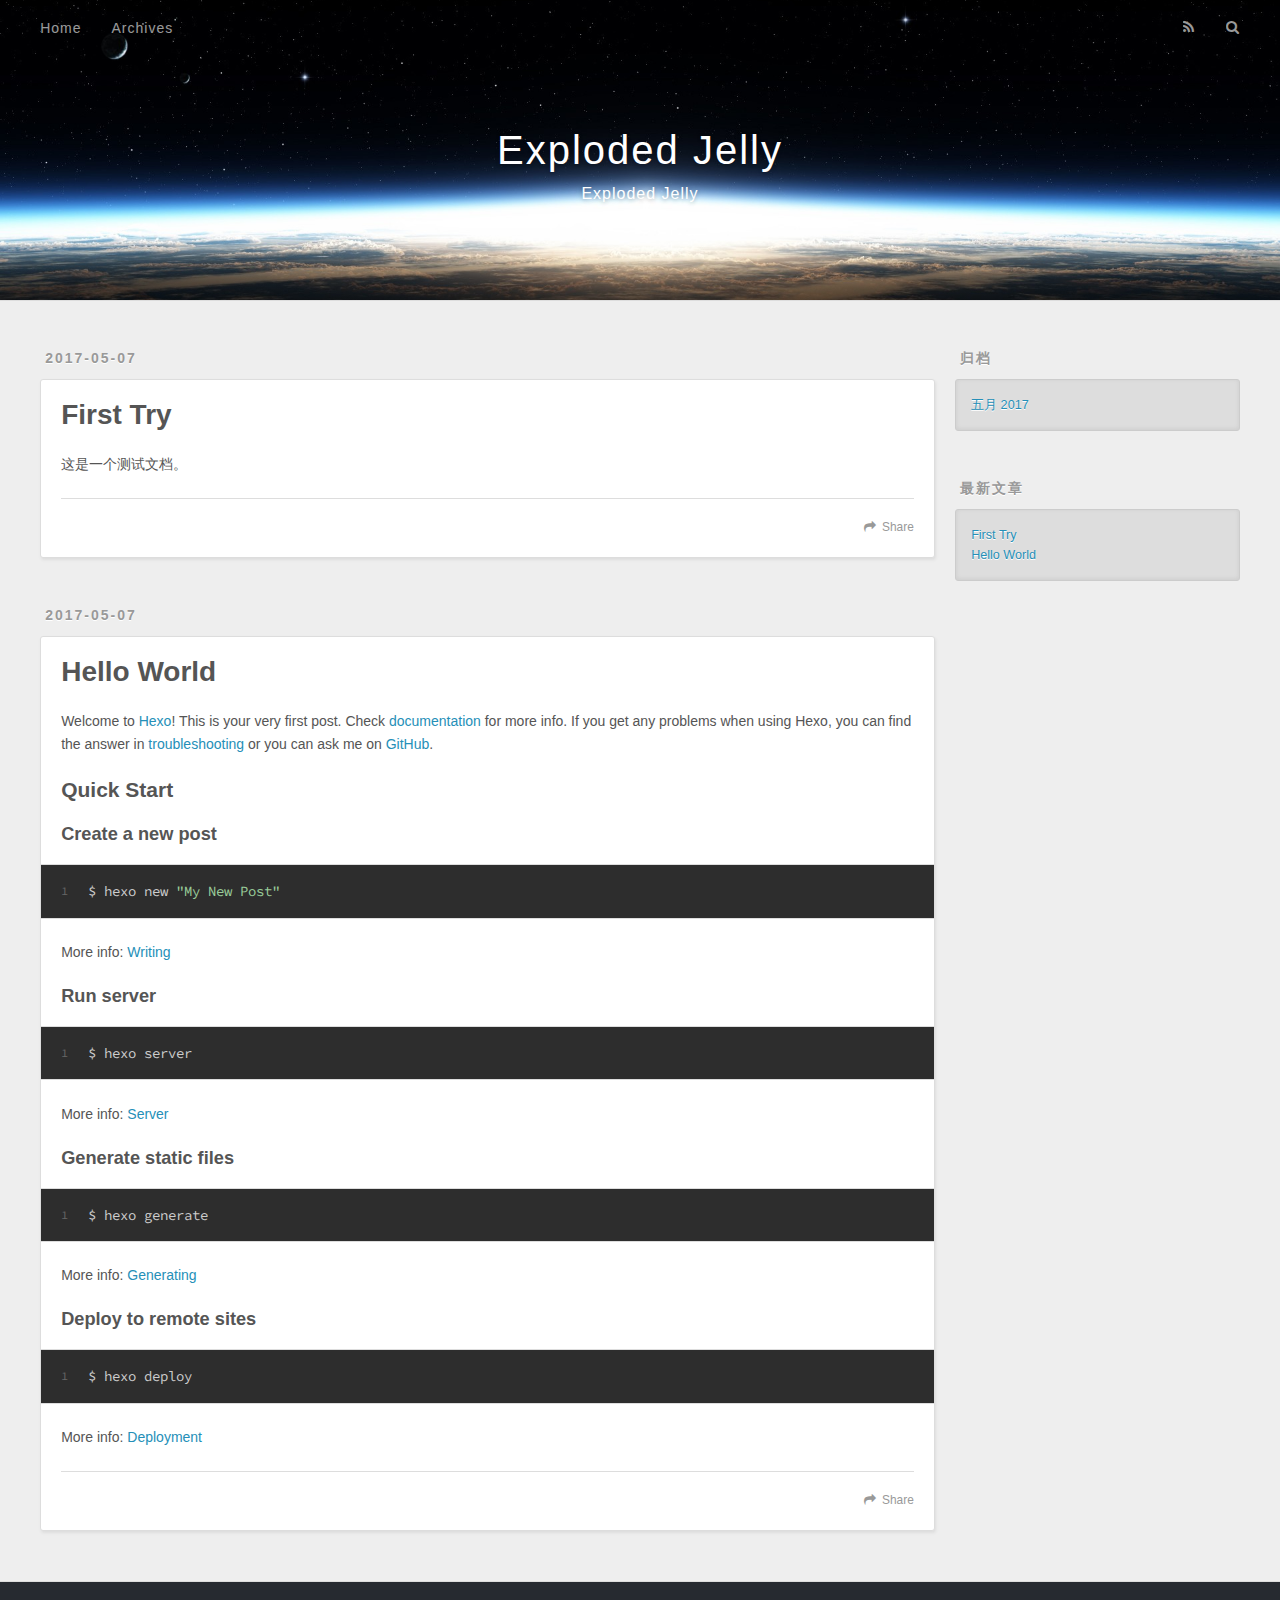
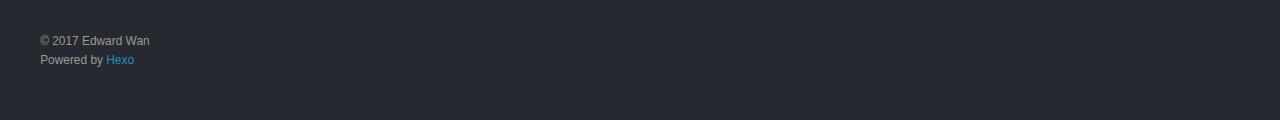
==== index.html @ ea5e20d3 "Site updated: 2017-05-07 16:26:18" ====
<!DOCTYPE html>
<html>
<head>
  <meta charset="utf-8">
  
  <title>Exploded Jelly</title>
  <meta name="viewport" content="width=device-width, initial-scale=1, maximum-scale=1">
  <meta name="description" content="An Android Dev&apos;s Blog">
<meta property="og:type" content="website">
<meta property="og:title" content="Exploded Jelly">
<meta property="og:url" content="explodedjelly.github.io/index.html">
<meta property="og:site_name" content="Exploded Jelly">
<meta property="og:description" content="An Android Dev&apos;s Blog">
<meta name="twitter:card" content="summary">
<meta name="twitter:title" content="Exploded Jelly">
<meta name="twitter:description" content="An Android Dev&apos;s Blog">
  
    <link rel="alternate" href="/atom.xml" title="Exploded Jelly" type="application/atom+xml">
  
  
    <link rel="icon" href="/favicon.png">
  
  
    <link href="//fonts.googleapis.com/css?family=Source+Code+Pro" rel="stylesheet" type="text/css">
  
  <link rel="stylesheet" href="/css/style.css">
  

</head>

<body>
  <div id="container">
    <div id="wrap">
      <header id="header">
  <div id="banner"></div>
  <div id="header-outer" class="outer">
    <div id="header-title" class="inner">
      <h1 id="logo-wrap">
        <a href="/" id="logo">Exploded Jelly</a>
      </h1>
      
        <h2 id="subtitle-wrap">
          <a href="/" id="subtitle">Exploded Jelly</a>
        </h2>
      
    </div>
    <div id="header-inner" class="inner">
      <nav id="main-nav">
        <a id="main-nav-toggle" class="nav-icon"></a>
        
          <a class="main-nav-link" href="/">Home</a>
        
          <a class="main-nav-link" href="/archives">Archives</a>
        
      </nav>
      <nav id="sub-nav">
        
          <a id="nav-rss-link" class="nav-icon" href="/atom.xml" title="RSS Feed"></a>
        
        <a id="nav-search-btn" class="nav-icon" title="搜索"></a>
      </nav>
      <div id="search-form-wrap">
        <form action="//google.com/search" method="get" accept-charset="UTF-8" class="search-form"><input type="search" name="q" class="search-form-input" placeholder="Search"><button type="submit" class="search-form-submit">&#xF002;</button><input type="hidden" name="sitesearch" value="explodedjelly.github.io"></form>
      </div>
    </div>
  </div>
</header>
      <div class="outer">
        <section id="main">
  
    <article id="post-First-Try" class="article article-type-post" itemscope itemprop="blogPost">
  <div class="article-meta">
    <a href="/2017/05/07/First-Try/" class="article-date">
  <time datetime="2017-05-07T08:24:39.000Z" itemprop="datePublished">2017-05-07</time>
</a>
    
  </div>
  <div class="article-inner">
    
    
      <header class="article-header">
        
  
    <h1 itemprop="name">
      <a class="article-title" href="/2017/05/07/First-Try/">First Try</a>
    </h1>
  

      </header>
    
    <div class="article-entry" itemprop="articleBody">
      
        <p>这是一个测试文档。</p>

      
    </div>
    <footer class="article-footer">
      <a data-url="explodedjelly.github.io/2017/05/07/First-Try/" data-id="cj2efnviy0000e62wx287f71b" class="article-share-link">Share</a>
      
      
    </footer>
  </div>
  
</article>


  
    <article id="post-hello-world" class="article article-type-post" itemscope itemprop="blogPost">
  <div class="article-meta">
    <a href="/2017/05/07/hello-world/" class="article-date">
  <time datetime="2017-05-07T07:55:53.781Z" itemprop="datePublished">2017-05-07</time>
</a>
    
  </div>
  <div class="article-inner">
    
    
      <header class="article-header">
        
  
    <h1 itemprop="name">
      <a class="article-title" href="/2017/05/07/hello-world/">Hello World</a>
    </h1>
  

      </header>
    
    <div class="article-entry" itemprop="articleBody">
      
        <p>Welcome to <a href="https://hexo.io/" target="_blank" rel="external">Hexo</a>! This is your very first post. Check <a href="https://hexo.io/docs/" target="_blank" rel="external">documentation</a> for more info. If you get any problems when using Hexo, you can find the answer in <a href="https://hexo.io/docs/troubleshooting.html" target="_blank" rel="external">troubleshooting</a> or you can ask me on <a href="https://github.com/hexojs/hexo/issues" target="_blank" rel="external">GitHub</a>.</p>
<h2 id="Quick-Start"><a href="#Quick-Start" class="headerlink" title="Quick Start"></a>Quick Start</h2><h3 id="Create-a-new-post"><a href="#Create-a-new-post" class="headerlink" title="Create a new post"></a>Create a new post</h3><figure class="highlight bash"><table><tr><td class="gutter"><pre><div class="line">1</div></pre></td><td class="code"><pre><div class="line">$ hexo new <span class="string">"My New Post"</span></div></pre></td></tr></table></figure>
<p>More info: <a href="https://hexo.io/docs/writing.html" target="_blank" rel="external">Writing</a></p>
<h3 id="Run-server"><a href="#Run-server" class="headerlink" title="Run server"></a>Run server</h3><figure class="highlight bash"><table><tr><td class="gutter"><pre><div class="line">1</div></pre></td><td class="code"><pre><div class="line">$ hexo server</div></pre></td></tr></table></figure>
<p>More info: <a href="https://hexo.io/docs/server.html" target="_blank" rel="external">Server</a></p>
<h3 id="Generate-static-files"><a href="#Generate-static-files" class="headerlink" title="Generate static files"></a>Generate static files</h3><figure class="highlight bash"><table><tr><td class="gutter"><pre><div class="line">1</div></pre></td><td class="code"><pre><div class="line">$ hexo generate</div></pre></td></tr></table></figure>
<p>More info: <a href="https://hexo.io/docs/generating.html" target="_blank" rel="external">Generating</a></p>
<h3 id="Deploy-to-remote-sites"><a href="#Deploy-to-remote-sites" class="headerlink" title="Deploy to remote sites"></a>Deploy to remote sites</h3><figure class="highlight bash"><table><tr><td class="gutter"><pre><div class="line">1</div></pre></td><td class="code"><pre><div class="line">$ hexo deploy</div></pre></td></tr></table></figure>
<p>More info: <a href="https://hexo.io/docs/deployment.html" target="_blank" rel="external">Deployment</a></p>

      
    </div>
    <footer class="article-footer">
      <a data-url="explodedjelly.github.io/2017/05/07/hello-world/" data-id="cj2efnvj30001e62wwirlk7ap" class="article-share-link">Share</a>
      
      
    </footer>
  </div>
  
</article>


  

</section>
        
          <aside id="sidebar">
  
    

  
    

  
    
  
    
  <div class="widget-wrap">
    <h3 class="widget-title">归档</h3>
    <div class="widget">
      <ul class="archive-list"><li class="archive-list-item"><a class="archive-list-link" href="/archives/2017/05/">五月 2017</a></li></ul>
    </div>
  </div>


  
    
  <div class="widget-wrap">
    <h3 class="widget-title">最新文章</h3>
    <div class="widget">
      <ul>
        
          <li>
            <a href="/2017/05/07/First-Try/">First Try</a>
          </li>
        
          <li>
            <a href="/2017/05/07/hello-world/">Hello World</a>
          </li>
        
      </ul>
    </div>
  </div>

  
</aside>
        
      </div>
      <footer id="footer">
  
  <div class="outer">
    <div id="footer-info" class="inner">
      &copy; 2017 Edward Wan<br>
      Powered by <a href="http://hexo.io/" target="_blank">Hexo</a>
    </div>
  </div>
</footer>
    </div>
    <nav id="mobile-nav">
  
    <a href="/" class="mobile-nav-link">Home</a>
  
    <a href="/archives" class="mobile-nav-link">Archives</a>
  
</nav>
    

<script src="//ajax.googleapis.com/ajax/libs/jquery/2.0.3/jquery.min.js"></script>


  <link rel="stylesheet" href="/fancybox/jquery.fancybox.css">
  <script src="/fancybox/jquery.fancybox.pack.js"></script>


<script src="/js/script.js"></script>

  </div>
</body>
</html>
---- css/style.css ----
body {
  width: 100%;
}
body:before,
body:after {
  content: "";
  display: table;
}
body:after {
  clear: both;
}
html,
body,
div,
span,
applet,
object,
iframe,
h1,
h2,
h3,
h4,
h5,
h6,
p,
blockquote,
pre,
a,
abbr,
acronym,
address,
big,
cite,
code,
del,
dfn,
em,
img,
ins,
kbd,
q,
s,
samp,
small,
strike,
strong,
sub,
sup,
tt,
var,
dl,
dt,
dd,
ol,
ul,
li,
fieldset,
form,
label,
legend,
table,
caption,
tbody,
tfoot,
thead,
tr,
th,
td {
  margin: 0;
  padding: 0;
  border: 0;
  outline: 0;
  font-weight: inherit;
  font-style: inherit;
  font-family: inherit;
  font-size: 100%;
  vertical-align: baseline;
}
body {
  line-height: 1;
  color: #000;
  background: #fff;
}
ol,
ul {
  list-style: none;
}
table {
  border-collapse: separate;
  border-spacing: 0;
  vertical-align: middle;
}
caption,
th,
td {
  text-align: left;
  font-weight: normal;
  vertical-align: middle;
}
a img {
  border: none;
}
input,
button {
  margin: 0;
  padding: 0;
}
input::-moz-focus-inner,
button::-moz-focus-inner {
  border: 0;
  padding: 0;
}
@font-face {
  font-family: FontAwesome;
  font-style: normal;
  font-weight: normal;
  src: url("fonts/fontawesome-webfont.eot?v=#4.0.3");
  src: url("fonts/fontawesome-webfont.eot?#iefix&v=#4.0.3") format("embedded-opentype"), url("fonts/fontawesome-webfont.woff?v=#4.0.3") format("woff"), url("fonts/fontawesome-webfont.ttf?v=#4.0.3") format("truetype"), url("fonts/fontawesome-webfont.svg#fontawesomeregular?v=#4.0.3") format("svg");
}
html,
body,
#container {
  height: 100%;
}
body {
  background: #eee;
  font: 14px "Helvetica Neue", Helvetica, Arial, sans-serif;
  -webkit-text-size-adjust: 100%;
}
.outer {
  max-width: 1220px;
  margin: 0 auto;
  padding: 0 20px;
}
.outer:before,
.outer:after {
  content: "";
  display: table;
}
.outer:after {
  clear: both;
}
.inner {
  display: inline;
  float: left;
  width: 98.33333333333333%;
  margin: 0 0.833333333333333%;
}
.left,
.alignleft {
  float: left;
}
.right,
.alignright {
  float: right;
}
.clear {
  clear: both;
}
#container {
  position: relative;
}
.mobile-nav-on {
  overflow: hidden;
}
#wrap {
  height: 100%;
  width: 100%;
  position: absolute;
  top: 0;
  left: 0;
  -webkit-transition: 0.2s ease-out;
  -moz-transition: 0.2s ease-out;
  -ms-transition: 0.2s ease-out;
  transition: 0.2s ease-out;
  z-index: 1;
  background: #eee;
}
.mobile-nav-on #wrap {
  left: 280px;
}
@media screen and (min-width: 768px) {
  #main {
    display: inline;
    float: left;
    width: 73.33333333333333%;
    margin: 0 0.833333333333333%;
  }
}
.article-date,
.article-category-link,
.archive-year,
.widget-title {
  text-decoration: none;
  text-transform: uppercase;
  letter-spacing: 2px;
  color: #999;
  margin-bottom: 1em;
  margin-left: 5px;
  line-height: 1em;
  text-shadow: 0 1px #fff;
  font-weight: bold;
}
.article-inner,
.archive-article-inner {
  background: #fff;
  -webkit-box-shadow: 1px 2px 3px #ddd;
  box-shadow: 1px 2px 3px #ddd;
  border: 1px solid #ddd;
  border-radius: 3px;
}
.article-entry h1,
.widget h1 {
  font-size: 2em;
}
.article-entry h2,
.widget h2 {
  font-size: 1.5em;
}
.article-entry h3,
.widget h3 {
  font-size: 1.3em;
}
.article-entry h4,
.widget h4 {
  font-size: 1.2em;
}
.article-entry h5,
.widget h5 {
  font-size: 1em;
}
.article-entry h6,
.widget h6 {
  font-size: 1em;
  color: #999;
}
.article-entry hr,
.widget hr {
  border: 1px dashed #ddd;
}
.article-entry strong,
.widget strong {
  font-weight: bold;
}
.article-entry em,
.widget em,
.article-entry cite,
.widget cite {
  font-style: italic;
}
.article-entry sup,
.widget sup,
.article-entry sub,
.widget sub {
  font-size: 0.75em;
  line-height: 0;
  position: relative;
  vertical-align: baseline;
}
.article-entry sup,
.widget sup {
  top: -0.5em;
}
.article-entry sub,
.widget sub {
  bottom: -0.2em;
}
.article-entry small,
.widget small {
  font-size: 0.85em;
}
.article-entry acronym,
.widget acronym,
.article-entry abbr,
.widget abbr {
  border-bottom: 1px dotted;
}
.article-entry ul,
.widget ul,
.article-entry ol,
.widget ol,
.article-entry dl,
.widget dl {
  margin: 0 20px;
  line-height: 1.6em;
}
.article-entry ul ul,
.widget ul ul,
.article-entry ol ul,
.widget ol ul,
.article-entry ul ol,
.widget ul ol,
.article-entry ol ol,
.widget ol ol {
  margin-top: 0;
  margin-bottom: 0;
}
.article-entry ul,
.widget ul {
  list-style: disc;
}
.article-entry ol,
.widget ol {
  list-style: decimal;
}
.article-entry dt,
.widget dt {
  font-weight: bold;
}
#header {
  height: 300px;
  position: relative;
  border-bottom: 1px solid #ddd;
}
#header:before,
#header:after {
  content: "";
  position: absolute;
  left: 0;
  right: 0;
  height: 40px;
}
#header:before {
  top: 0;
  background: -webkit-linear-gradient(rgba(0,0,0,0.2), transparent);
  background: -moz-linear-gradient(rgba(0,0,0,0.2), transparent);
  background: -ms-linear-gradient(rgba(0,0,0,0.2), transparent);
  background: linear-gradient(rgba(0,0,0,0.2), transparent);
}
#header:after {
  bottom: 0;
  background: -webkit-linear-gradient(transparent, rgba(0,0,0,0.2));
  background: -moz-linear-gradient(transparent, rgba(0,0,0,0.2));
  background: -ms-linear-gradient(transparent, rgba(0,0,0,0.2));
  background: linear-gradient(transparent, rgba(0,0,0,0.2));
}
#header-outer {
  height: 100%;
  position: relative;
}
#header-inner {
  position: relative;
  overflow: hidden;
}
#banner {
  position: absolute;
  top: 0;
  left: 0;
  width: 100%;
  height: 100%;
  background: url("images/banner.jpg") center #000;
  -webkit-background-size: cover;
  -moz-background-size: cover;
  background-size: cover;
  z-index: -1;
}
#header-title {
  text-align: center;
  height: 40px;
  position: absolute;
  top: 50%;
  left: 0;
  margin-top: -20px;
}
#logo,
#subtitle {
  text-decoration: none;
  color: #fff;
  font-weight: 300;
  text-shadow: 0 1px 4px rgba(0,0,0,0.3);
}
#logo {
  font-size: 40px;
  line-height: 40px;
  letter-spacing: 2px;
}
#subtitle {
  font-size: 16px;
  line-height: 16px;
  letter-spacing: 1px;
}
#subtitle-wrap {
  margin-top: 16px;
}
#main-nav {
  float: left;
  margin-left: -15px;
}
.nav-icon,
.main-nav-link {
  float: left;
  color: #fff;
  opacity: 0.6;
  text-decoration: none;
  text-shadow: 0 1px rgba(0,0,0,0.2);
  -webkit-transition: opacity 0.2s;
  -moz-transition: opacity 0.2s;
  -ms-transition: opacity 0.2s;
  transition: opacity 0.2s;
  display: block;
  padding: 20px 15px;
}
.nav-icon:hover,
.main-nav-link:hover {
  opacity: 1;
}
.nav-icon {
  font-family: FontAwesome;
  text-align: center;
  font-size: 14px;
  width: 14px;
  height: 14px;
  padding: 20px 15px;
  position: relative;
  cursor: pointer;
}
.main-nav-link {
  font-weight: 300;
  letter-spacing: 1px;
}
@media screen and (max-width: 479px) {
  .main-nav-link {
    display: none;
  }
}
#main-nav-toggle {
  display: none;
}
#main-nav-toggle:before {
  content: "\f0c9";
}
@media screen and (max-width: 479px) {
  #main-nav-toggle {
    display: block;
  }
}
#sub-nav {
  float: right;
  margin-right: -15px;
}
#nav-rss-link:before {
  content: "\f09e";
}
#nav-search-btn:before {
  content: "\f002";
}
#search-form-wrap {
  position: absolute;
  top: 15px;
  width: 150px;
  height: 30px;
  right: -150px;
  opacity: 0;
  -webkit-transition: 0.2s ease-out;
  -moz-transition: 0.2s ease-out;
  -ms-transition: 0.2s ease-out;
  transition: 0.2s ease-out;
}
#search-form-wrap.on {
  opacity: 1;
  right: 0;
}
@media screen and (max-width: 479px) {
  #search-form-wrap {
    width: 100%;
    right: -100%;
  }
}
.search-form {
  position: absolute;
  top: 0;
  left: 0;
  right: 0;
  background: #fff;
  padding: 5px 15px;
  border-radius: 15px;
  -webkit-box-shadow: 0 0 10px rgba(0,0,0,0.3);
  box-shadow: 0 0 10px rgba(0,0,0,0.3);
}
.search-form-input {
  border: none;
  background: none;
  color: #555;
  width: 100%;
  font: 13px "Helvetica Neue", Helvetica, Arial, sans-serif;
  outline: none;
}
.search-form-input::-webkit-search-results-decoration,
.search-form-input::-webkit-search-cancel-button {
  -webkit-appearance: none;
}
.search-form-submit {
  position: absolute;
  top: 50%;
  right: 10px;
  margin-top: -7px;
  font: 13px FontAwesome;
  border: none;
  background: none;
  color: #bbb;
  cursor: pointer;
}
.search-form-submit:hover,
.search-form-submit:focus {
  color: #777;
}
.article {
  margin: 50px 0;
}
.article-inner {
  overflow: hidden;
}
.article-meta:before,
.article-meta:after {
  content: "";
  display: table;
}
.article-meta:after {
  clear: both;
}
.article-date {
  float: left;
}
.article-category {
  float: left;
  line-height: 1em;
  color: #ccc;
  text-shadow: 0 1px #fff;
  margin-left: 8px;
}
.article-category:before {
  content: "\2022";
}
.article-category-link {
  margin: 0 12px 1em;
}
.article-header {
  padding: 20px 20px 0;
}
.article-title {
  text-decoration: none;
  font-size: 2em;
  font-weight: bold;
  color: #555;
  line-height: 1.1em;
  -webkit-transition: color 0.2s;
  -moz-transition: color 0.2s;
  -ms-transition: color 0.2s;
  transition: color 0.2s;
}
a.article-title:hover {
  color: #258fb8;
}
.article-entry {
  color: #555;
  padding: 0 20px;
}
.article-entry:before,
.article-entry:after {
  content: "";
  display: table;
}
.article-entry:after {
  clear: both;
}
.article-entry p,
.article-entry table {
  line-height: 1.6em;
  margin: 1.6em 0;
}
.article-entry h1,
.article-entry h2,
.article-entry h3,
.article-entry h4,
.article-entry h5,
.article-entry h6 {
  font-weight: bold;
}
.article-entry h1,
.article-entry h2,
.article-entry h3,
.article-entry h4,
.article-entry h5,
.article-entry h6 {
  line-height: 1.1em;
  margin: 1.1em 0;
}
.article-entry a {
  color: #258fb8;
  text-decoration: none;
}
.article-entry a:hover {
  text-decoration: underline;
}
.article-entry ul,
.article-entry ol,
.article-entry dl {
  margin-top: 1.6em;
  margin-bottom: 1.6em;
}
.article-entry img,
.article-entry video {
  max-width: 100%;
  height: auto;
  display: block;
  margin: auto;
}
.article-entry iframe {
  border: none;
}
.article-entry table {
  width: 100%;
  border-collapse: collapse;
  border-spacing: 0;
}
.article-entry th {
  font-weight: bold;
  border-bottom: 3px solid #ddd;
  padding-bottom: 0.5em;
}
.article-entry td {
  border-bottom: 1px solid #ddd;
  padding: 10px 0;
}
.article-entry blockquote {
  font-family: Georgia, "Times New Roman", serif;
  font-size: 1.4em;
  margin: 1.6em 20px;
  text-align: center;
}
.article-entry blockquote footer {
  font-size: 14px;
  margin: 1.6em 0;
  font-family: "Helvetica Neue", Helvetica, Arial, sans-serif;
}
.article-entry blockquote footer cite:before {
  content: "—";
  padding: 0 0.5em;
}
.article-entry .pullquote {
  text-align: left;
  width: 45%;
  margin: 0;
}
.article-entry .pullquote.left {
  margin-left: 0.5em;
  margin-right: 1em;
}
.article-entry .pullquote.right {
  margin-right: 0.5em;
  margin-left: 1em;
}
.article-entry .caption {
  color: #999;
  display: block;
  font-size: 0.9em;
  margin-top: 0.5em;
  position: relative;
  text-align: center;
}
.article-entry .video-container {
  position: relative;
  padding-top: 56.25%;
  height: 0;
  overflow: hidden;
}
.article-entry .video-container iframe,
.article-entry .video-container object,
.article-entry .video-container embed {
  position: absolute;
  top: 0;
  left: 0;
  width: 100%;
  height: 100%;
  margin-top: 0;
}
.article-more-link a {
  display: inline-block;
  line-height: 1em;
  padding: 6px 15px;
  border-radius: 15px;
  background: #eee;
  color: #999;
  text-shadow: 0 1px #fff;
  text-decoration: none;
}
.article-more-link a:hover {
  background: #258fb8;
  color: #fff;
  text-decoration: none;
  text-shadow: 0 1px #1e7293;
}
.article-footer {
  font-size: 0.85em;
  line-height: 1.6em;
  border-top: 1px solid #ddd;
  padding-top: 1.6em;
  margin: 0 20px 20px;
}
.article-footer:before,
.article-footer:after {
  content: "";
  display: table;
}
.article-footer:after {
  clear: both;
}
.article-footer a {
  color: #999;
  text-decoration: none;
}
.article-footer a:hover {
  color: #555;
}
.article-tag-list-item {
  float: left;
  margin-right: 10px;
}
.article-tag-list-link:before {
  content: "#";
}
.article-comment-link {
  float: right;
}
.article-comment-link:before {
  content: "\f075";
  font-family: FontAwesome;
  padding-right: 8px;
}
.article-share-link {
  cursor: pointer;
  float: right;
  margin-left: 20px;
}
.article-share-link:before {
  content: "\f064";
  font-family: FontAwesome;
  padding-right: 6px;
}
#article-nav {
  position: relative;
}
#article-nav:before,
#article-nav:after {
  content: "";
  display: table;
}
#article-nav:after {
  clear: both;
}
@media screen and (min-width: 768px) {
  #article-nav {
    margin: 50px 0;
  }
  #article-nav:before {
    width: 8px;
    height: 8px;
    position: absolute;
    top: 50%;
    left: 50%;
    margin-top: -4px;
    margin-left: -4px;
    content: "";
    border-radius: 50%;
    background: #ddd;
    -webkit-box-shadow: 0 1px 2px #fff;
    box-shadow: 0 1px 2px #fff;
  }
}
.article-nav-link-wrap {
  text-decoration: none;
  text-shadow: 0 1px #fff;
  color: #999;
  -webkit-box-sizing: border-box;
  -moz-box-sizing: border-box;
  box-sizing: border-box;
  margin-top: 50px;
  text-align: center;
  display: block;
}
.article-nav-link-wrap:hover {
  color: #555;
}
@media screen and (min-width: 768px) {
  .article-nav-link-wrap {
    width: 50%;
    margin-top: 0;
  }
}
@media screen and (min-width: 768px) {
  #article-nav-newer {
    float: left;
    text-align: right;
    padding-right: 20px;
  }
}
@media screen and (min-width: 768px) {
  #article-nav-older {
    float: right;
    text-align: left;
    padding-left: 20px;
  }
}
.article-nav-caption {
  text-transform: uppercase;
  letter-spacing: 2px;
  color: #ddd;
  line-height: 1em;
  font-weight: bold;
}
#article-nav-newer .article-nav-caption {
  margin-right: -2px;
}
.article-nav-title {
  font-size: 0.85em;
  line-height: 1.6em;
  margin-top: 0.5em;
}
.article-share-box {
  position: absolute;
  display: none;
  background: #fff;
  -webkit-box-shadow: 1px 2px 10px rgba(0,0,0,0.2);
  box-shadow: 1px 2px 10px rgba(0,0,0,0.2);
  border-radius: 3px;
  margin-left: -145px;
  overflow: hidden;
  z-index: 1;
}
.article-share-box.on {
  display: block;
}
.article-share-input {
  width: 100%;
  background: none;
  -webkit-box-sizing: border-box;
  -moz-box-sizing: border-box;
  box-sizing: border-box;
  font: 14px "Helvetica Neue", Helvetica, Arial, sans-serif;
  padding: 0 15px;
  color: #555;
  outline: none;
  border: 1px solid #ddd;
  border-radius: 3px 3px 0 0;
  height: 36px;
  line-height: 36px;
}
.article-share-links {
  background: #eee;
}
.article-share-links:before,
.article-share-links:after {
  content: "";
  display: table;
}
.article-share-links:after {
  clear: both;
}
.article-share-twitter,
.article-share-facebook,
.article-share-pinterest,
.article-share-google {
  width: 50px;
  height: 36px;
  display: block;
  float: left;
  position: relative;
  color: #999;
  text-shadow: 0 1px #fff;
}
.article-share-twitter:before,
.article-share-facebook:before,
.article-share-pinterest:before,
.article-share-google:before {
  font-size: 20px;
  font-family: FontAwesome;
  width: 20px;
  height: 20px;
  position: absolute;
  top: 50%;
  left: 50%;
  margin-top: -10px;
  margin-left: -10px;
  text-align: center;
}
.article-share-twitter:hover,
.article-share-facebook:hover,
.article-share-pinterest:hover,
.article-share-google:hover {
  color: #fff;
}
.article-share-twitter:before {
  content: "\f099";
}
.article-share-twitter:hover {
  background: #00aced;
  text-shadow: 0 1px #008abe;
}
.article-share-facebook:before {
  content: "\f09a";
}
.article-share-facebook:hover {
  background: #3b5998;
  text-shadow: 0 1px #2f477a;
}
.article-share-pinterest:before {
  content: "\f0d2";
}
.article-share-pinterest:hover {
  background: #cb2027;
  text-shadow: 0 1px #a21a1f;
}
.article-share-google:before {
  content: "\f0d5";
}
.article-share-google:hover {
  background: #dd4b39;
  text-shadow: 0 1px #be3221;
}
.article-gallery {
  background: #000;
  position: relative;
}
.article-gallery-photos {
  position: relative;
  overflow: hidden;
}
.article-gallery-img {
  display: none;
  max-width: 100%;
}
.article-gallery-img:first-child {
  display: block;
}
.article-gallery-img.loaded {
  position: absolute;
  display: block;
}
.article-gallery-img img {
  display: block;
  max-width: 100%;
  margin: 0 auto;
}
#comments {
  background: #fff;
  -webkit-box-shadow: 1px 2px 3px #ddd;
  box-shadow: 1px 2px 3px #ddd;
  padding: 20px;
  border: 1px solid #ddd;
  border-radius: 3px;
  margin: 50px 0;
}
#comments a {
  color: #258fb8;
}
.archives-wrap {
  margin: 50px 0;
}
.archives:before,
.archives:after {
  content: "";
  display: table;
}
.archives:after {
  clear: both;
}
.archive-year-wrap {
  margin-bottom: 1em;
}
.archives {
  -webkit-column-gap: 10px;
  -moz-column-gap: 10px;
  column-gap: 10px;
}
@media screen and (min-width: 480px) and (max-width: 767px) {
  .archives {
    -webkit-column-count: 2;
    -moz-column-count: 2;
    column-count: 2;
  }
}
@media screen and (min-width: 768px) {
  .archives {
    -webkit-column-count: 3;
    -moz-column-count: 3;
    column-count: 3;
  }
}
.archive-article {
  -webkit-column-break-inside: avoid;
  page-break-inside: avoid;
  overflow: hidden;
  break-inside: avoid-column;
}
.archive-article-inner {
  padding: 10px;
  margin-bottom: 15px;
}
.archive-article-title {
  text-decoration: none;
  font-weight: bold;
  color: #555;
  -webkit-transition: color 0.2s;
  -moz-transition: color 0.2s;
  -ms-transition: color 0.2s;
  transition: color 0.2s;
  line-height: 1.6em;
}
.archive-article-title:hover {
  color: #258fb8;
}
.archive-article-footer {
  margin-top: 1em;
}
.archive-article-date {
  color: #999;
  text-decoration: none;
  font-size: 0.85em;
  line-height: 1em;
  margin-bottom: 0.5em;
  display: block;
}
#page-nav {
  margin: 50px auto;
  background: #fff;
  -webkit-box-shadow: 1px 2px 3px #ddd;
  box-shadow: 1px 2px 3px #ddd;
  border: 1px solid #ddd;
  border-radius: 3px;
  text-align: center;
  color: #999;
  overflow: hidden;
}
#page-nav:before,
#page-nav:after {
  content: "";
  display: table;
}
#page-nav:after {
  clear: both;
}
#page-nav a,
#page-nav span {
  padding: 10px 20px;
  line-height: 1;
  height: 2ex;
}
#page-nav a {
  color: #999;
  text-decoration: none;
}
#page-nav a:hover {
  background: #999;
  color: #fff;
}
#page-nav .prev {
  float: left;
}
#page-nav .next {
  float: right;
}
#page-nav .page-number {
  display: inline-block;
}
@media screen and (max-width: 479px) {
  #page-nav .page-number {
    display: none;
  }
}
#page-nav .current {
  color: #555;
  font-weight: bold;
}
#page-nav .space {
  color: #ddd;
}
#footer {
  background: #262a30;
  padding: 50px 0;
  border-top: 1px solid #ddd;
  color: #999;
}
#footer a {
  color: #258fb8;
  text-decoration: none;
}
#footer a:hover {
  text-decoration: underline;
}
#footer-info {
  line-height: 1.6em;
  font-size: 0.85em;
}
.article-entry pre,
.article-entry .highlight {
  background: #2d2d2d;
  margin: 0 -20px;
  padding: 15px 20px;
  border-style: solid;
  border-color: #ddd;
  border-width: 1px 0;
  overflow: auto;
  color: #ccc;
  line-height: 22.400000000000002px;
}
.article-entry .highlight .gutter pre,
.article-entry .gist .gist-file .gist-data .line-numbers {
  color: #666;
  font-size: 0.85em;
}
.article-entry pre,
.article-entry code {
  font-family: "Source Code Pro", Consolas, Monaco, Menlo, Consolas, monospace;
}
.article-entry code {
  background: #eee;
  text-shadow: 0 1px #fff;
  padding: 0 0.3em;
}
.article-entry pre code {
  background: none;
  text-shadow: none;
  padding: 0;
}
.article-entry .highlight pre {
  border: none;
  margin: 0;
  padding: 0;
}
.article-entry .highlight table {
  margin: 0;
  width: auto;
}
.article-entry .highlight td {
  border: none;
  padding: 0;
}
.article-entry .highlight figcaption {
  font-size: 0.85em;
  color: #999;
  line-height: 1em;
  margin-bottom: 1em;
}
.article-entry .highlight figcaption:before,
.article-entry .highlight figcaption:after {
  content: "";
  display: table;
}
.article-entry .highlight figcaption:after {
  clear: both;
}
.article-entry .highlight figcaption a {
  float: right;
}
.article-entry .highlight .gutter pre {
  text-align: right;
  padding-right: 20px;
}
.article-entry .highlight .line {
  height: 22.400000000000002px;
}
.article-entry .highlight .line.marked {
  background: #515151;
}
.article-entry .gist {
  margin: 0 -20px;
  border-style: solid;
  border-color: #ddd;
  border-width: 1px 0;
  background: #2d2d2d;
  padding: 15px 20px 15px 0;
}
.article-entry .gist .gist-file {
  border: none;
  font-family: "Source Code Pro", Consolas, Monaco, Menlo, Consolas, monospace;
  margin: 0;
}
.article-entry .gist .gist-file .gist-data {
  background: none;
  border: none;
}
.article-entry .gist .gist-file .gist-data .line-numbers {
  background: none;
  border: none;
  padding: 0 20px 0 0;
}
.article-entry .gist .gist-file .gist-data .line-data {
  padding: 0 !important;
}
.article-entry .gist .gist-file .highlight {
  margin: 0;
  padding: 0;
  border: none;
}
.article-entry .gist .gist-file .gist-meta {
  background: #2d2d2d;
  color: #999;
  font: 0.85em "Helvetica Neue", Helvetica, Arial, sans-serif;
  text-shadow: 0 0;
  padding: 0;
  margin-top: 1em;
  margin-left: 20px;
}
.article-entry .gist .gist-file .gist-meta a {
  color: #258fb8;
  font-weight: normal;
}
.article-entry .gist .gist-file .gist-meta a:hover {
  text-decoration: underline;
}
pre .comment,
pre .title {
  color: #999;
}
pre .variable,
pre .attribute,
pre .tag,
pre .regexp,
pre .ruby .constant,
pre .xml .tag .title,
pre .xml .pi,
pre .xml .doctype,
pre .html .doctype,
pre .css .id,
pre .css .class,
pre .css .pseudo {
  color: #f2777a;
}
pre .number,
pre .preprocessor,
pre .built_in,
pre .literal,
pre .params,
pre .constant {
  color: #f99157;
}
pre .class,
pre .ruby .class .title,
pre .css .rules .attribute {
  color: #9c9;
}
pre .string,
pre .value,
pre .inheritance,
pre .header,
pre .ruby .symbol,
pre .xml .cdata {
  color: #9c9;
}
pre .css .hexcolor {
  color: #6cc;
}
pre .function,
pre .python .decorator,
pre .python .title,
pre .ruby .function .title,
pre .ruby .title .keyword,
pre .perl .sub,
pre .javascript .title,
pre .coffeescript .title {
  color: #69c;
}
pre .keyword,
pre .javascript .function {
  color: #c9c;
}
@media screen and (max-width: 479px) {
  #mobile-nav {
    position: absolute;
    top: 0;
    left: 0;
    width: 280px;
    height: 100%;
    background: #191919;
    border-right: 1px solid #fff;
  }
}
@media screen and (max-width: 479px) {
  .mobile-nav-link {
    display: block;
    color: #999;
    text-decoration: none;
    padding: 15px 20px;
    font-weight: bold;
  }
  .mobile-nav-link:hover {
    color: #fff;
  }
}
@media screen and (min-width: 768px) {
  #sidebar {
    display: inline;
    float: left;
    width: 23.333333333333332%;
    margin: 0 0.833333333333333%;
  }
}
.widget-wrap {
  margin: 50px 0;
}
.widget {
  color: #777;
  text-shadow: 0 1px #fff;
  background: #ddd;
  -webkit-box-shadow: 0 -1px 4px #ccc inset;
  box-shadow: 0 -1px 4px #ccc inset;
  border: 1px solid #ccc;
  padding: 15px;
  border-radius: 3px;
}
.widget a {
  color: #258fb8;
  text-decoration: none;
}
.widget a:hover {
  text-decoration: underline;
}
.widget ul ul,
.widget ol ul,
.widget dl ul,
.widget ul ol,
.widget ol ol,
.widget dl ol,
.widget ul dl,
.widget ol dl,
.widget dl dl {
  margin-left: 15px;
  list-style: disc;
}
.widget {
  line-height: 1.6em;
  word-wrap: break-word;
  font-size: 0.9em;
}
.widget ul,
.widget ol {
  list-style: none;
  margin: 0;
}
.widget ul ul,
.widget ol ul,
.widget ul ol,
.widget ol ol {
  margin: 0 20px;
}
.widget ul ul,
.widget ol ul {
  list-style: disc;
}
.widget ul ol,
.widget ol ol {
  list-style: decimal;
}
.category-list-count,
.tag-list-count,
.archive-list-count {
  padding-left: 5px;
  color: #999;
  font-size: 0.85em;
}
.category-list-count:before,
.tag-list-count:before,
.archive-list-count:before {
  content: "(";
}
.category-list-count:after,
.tag-list-count:after,
.archive-list-count:after {
  content: ")";
}
.tagcloud a {
  margin-right: 5px;
  display: inline-block;
}
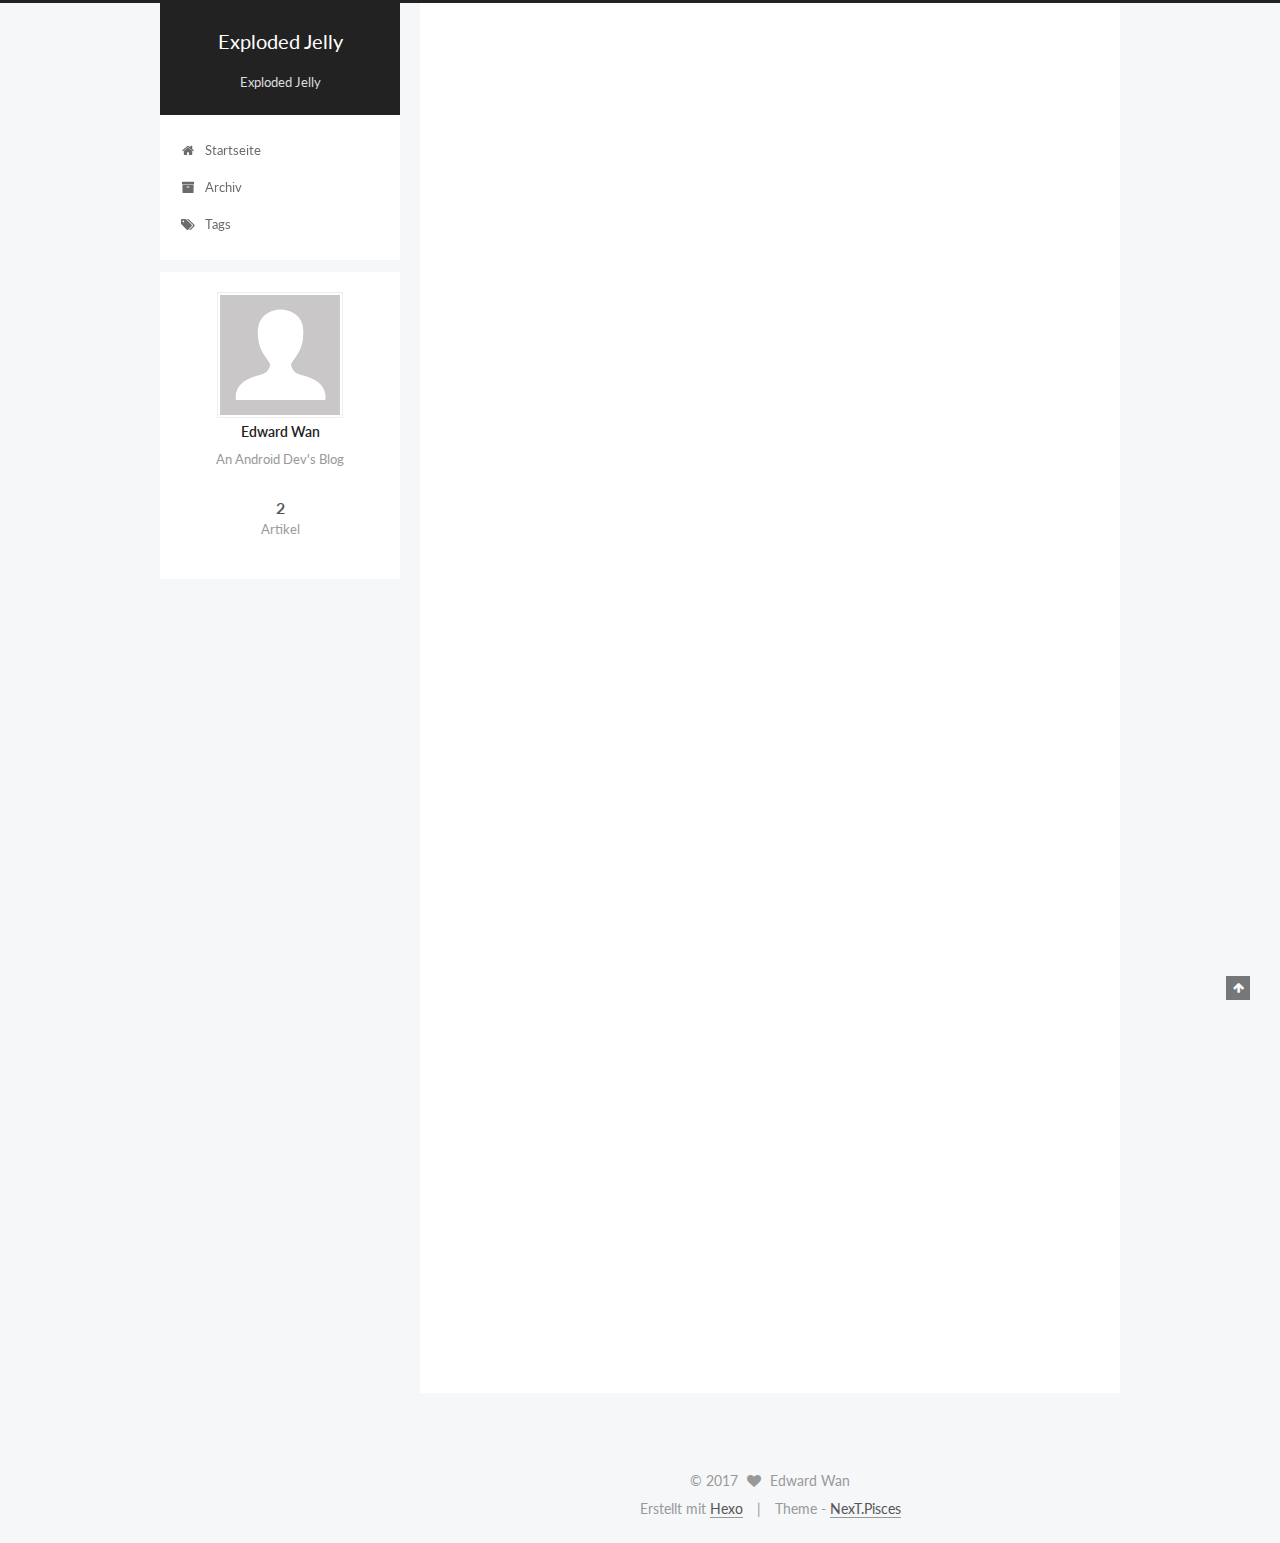
==== commit d9faf805: "Site updated: 2017-05-07 17:22:58" ====
--- a/index.html
+++ b/index.html
@@ -1,11 +1,96 @@
-<!DOCTYPE html>
-<html>
+<!doctype html>
+
+
+
+  
+
+
+<html class="theme-next pisces use-motion" lang="zh-CN">
 <head>
-  <meta charset="utf-8">
-  
-  <title>Exploded Jelly</title>
-  <meta name="viewport" content="width=device-width, initial-scale=1, maximum-scale=1">
-  <meta name="description" content="An Android Dev&apos;s Blog">
+  <meta charset="UTF-8"/>
+<meta http-equiv="X-UA-Compatible" content="IE=edge" />
+<meta name="viewport" content="width=device-width, initial-scale=1, maximum-scale=1"/>
+
+
+
+
+
+
+<meta http-equiv="Cache-Control" content="no-transform" />
+<meta http-equiv="Cache-Control" content="no-siteapp" />
+
+
+
+
+
+
+
+
+
+
+
+
+
+
+
+  
+  
+  <link href="/lib/fancybox/source/jquery.fancybox.css?v=2.1.5" rel="stylesheet" type="text/css" />
+
+
+
+
+  
+  
+  
+  
+
+  
+    
+    
+  
+
+  
+
+  
+
+  
+
+  
+
+  
+    
+    
+    <link href="//fonts.googleapis.com/css?family=Lato:300,300italic,400,400italic,700,700italic&subset=latin,latin-ext" rel="stylesheet" type="text/css">
+  
+
+
+
+
+
+
+<link href="/lib/font-awesome/css/font-awesome.min.css?v=4.6.2" rel="stylesheet" type="text/css" />
+
+<link href="/css/main.css?v=5.1.1" rel="stylesheet" type="text/css" />
+
+
+  <meta name="keywords" content="Hexo, NexT" />
+
+
+
+
+
+
+
+
+  <link rel="shortcut icon" type="image/x-icon" href="/favicon.ico?v=5.1.1" />
+
+
+
+
+
+
+<meta name="description" content="An Android Dev&apos;s Blog">
 <meta property="og:type" content="website">
 <meta property="og:title" content="Exploded Jelly">
 <meta property="og:url" content="explodedjelly.github.io/index.html">
@@ -14,120 +99,341 @@
 <meta name="twitter:card" content="summary">
 <meta name="twitter:title" content="Exploded Jelly">
 <meta name="twitter:description" content="An Android Dev&apos;s Blog">
-  
-    <link rel="alternate" href="/atom.xml" title="Exploded Jelly" type="application/atom+xml">
-  
-  
-    <link rel="icon" href="/favicon.png">
-  
-  
-    <link href="//fonts.googleapis.com/css?family=Source+Code+Pro" rel="stylesheet" type="text/css">
-  
-  <link rel="stylesheet" href="/css/style.css">
-  
-
+
+
+
+<script type="text/javascript" id="hexo.configurations">
+  var NexT = window.NexT || {};
+  var CONFIG = {
+    root: '/',
+    scheme: 'Pisces',
+    sidebar: {"position":"left","display":"post","offset":12,"offset_float":0,"b2t":false,"scrollpercent":false},
+    fancybox: true,
+    motion: true,
+    duoshuo: {
+      userId: '0',
+      author: 'Author'
+    },
+    algolia: {
+      applicationID: '',
+      apiKey: '',
+      indexName: '',
+      hits: {"per_page":10},
+      labels: {"input_placeholder":"Search for Posts","hits_empty":"We didn't find any results for the search: ${query}","hits_stats":"${hits} results found in ${time} ms"}
+    }
+  };
+</script>
+
+
+
+  <link rel="canonical" href="explodedjelly.github.io/"/>
+
+
+
+
+
+  <title>Exploded Jelly</title>
 </head>
 
-<body>
-  <div id="container">
-    <div id="wrap">
-      <header id="header">
-  <div id="banner"></div>
-  <div id="header-outer" class="outer">
-    <div id="header-title" class="inner">
-      <h1 id="logo-wrap">
-        <a href="/" id="logo">Exploded Jelly</a>
-      </h1>
-      
-        <h2 id="subtitle-wrap">
-          <a href="/" id="subtitle">Exploded Jelly</a>
-        </h2>
-      
-    </div>
-    <div id="header-inner" class="inner">
-      <nav id="main-nav">
-        <a id="main-nav-toggle" class="nav-icon"></a>
-        
-          <a class="main-nav-link" href="/">Home</a>
-        
-          <a class="main-nav-link" href="/archives">Archives</a>
-        
-      </nav>
-      <nav id="sub-nav">
-        
-          <a id="nav-rss-link" class="nav-icon" href="/atom.xml" title="RSS Feed"></a>
-        
-        <a id="nav-search-btn" class="nav-icon" title="搜索"></a>
-      </nav>
-      <div id="search-form-wrap">
-        <form action="//google.com/search" method="get" accept-charset="UTF-8" class="search-form"><input type="search" name="q" class="search-form-input" placeholder="Search"><button type="submit" class="search-form-submit">&#xF002;</button><input type="hidden" name="sitesearch" value="explodedjelly.github.io"></form>
-      </div>
-    </div>
+<body itemscope itemtype="http://schema.org/WebPage" lang="zh-CN">
+
+  
+
+
+
+
+
+
+
+
+
+
+
+
+
+
+  
+  
+    
+  
+
+  <div class="container sidebar-position-left 
+   page-home 
+ ">
+    <div class="headband"></div>
+
+    <header id="header" class="header" itemscope itemtype="http://schema.org/WPHeader">
+      <div class="header-inner"><div class="site-brand-wrapper">
+  <div class="site-meta ">
+    
+
+    <div class="custom-logo-site-title">
+      <a href="/"  class="brand" rel="start">
+        <span class="logo-line-before"><i></i></span>
+        <span class="site-title">Exploded Jelly</span>
+        <span class="logo-line-after"><i></i></span>
+      </a>
+    </div>
+      
+        <p class="site-subtitle">Exploded Jelly</p>
+      
   </div>
-</header>
-      <div class="outer">
-        <section id="main">
-  
-    <article id="post-First-Try" class="article article-type-post" itemscope itemprop="blogPost">
-  <div class="article-meta">
-    <a href="/2017/05/07/First-Try/" class="article-date">
-  <time datetime="2017-05-07T08:24:39.000Z" itemprop="datePublished">2017-05-07</time>
-</a>
-    
+
+  <div class="site-nav-toggle">
+    <button>
+      <span class="btn-bar"></span>
+      <span class="btn-bar"></span>
+      <span class="btn-bar"></span>
+    </button>
   </div>
-  <div class="article-inner">
-    
-    
-      <header class="article-header">
-        
-  
-    <h1 itemprop="name">
-      <a class="article-title" href="/2017/05/07/First-Try/">First Try</a>
-    </h1>
-  
-
+</div>
+
+<nav class="site-nav">
+  
+
+  
+    <ul id="menu" class="menu">
+      
+        
+        <li class="menu-item menu-item-home">
+          <a href="/" rel="section">
+            
+              <i class="menu-item-icon fa fa-fw fa-home"></i> <br />
+            
+            Startseite
+          </a>
+        </li>
+      
+        
+        <li class="menu-item menu-item-archives">
+          <a href="/archives" rel="section">
+            
+              <i class="menu-item-icon fa fa-fw fa-archive"></i> <br />
+            
+            Archiv
+          </a>
+        </li>
+      
+        
+        <li class="menu-item menu-item-tags">
+          <a href="/tags" rel="section">
+            
+              <i class="menu-item-icon fa fa-fw fa-tags"></i> <br />
+            
+            Tags
+          </a>
+        </li>
+      
+
+      
+    </ul>
+  
+
+  
+</nav>
+
+
+
+ </div>
+    </header>
+
+    <main id="main" class="main">
+      <div class="main-inner">
+        <div class="content-wrap">
+          <div id="content" class="content">
+            
+  <section id="posts" class="posts-expand">
+    
+      
+
+  
+
+  
+  
+  
+
+  <article class="post post-type-normal " itemscope itemtype="http://schema.org/Article">
+    <link itemprop="mainEntityOfPage" href="explodedjelly.github.io/2017/05/07/First-Try/">
+
+    <span hidden itemprop="author" itemscope itemtype="http://schema.org/Person">
+      <meta itemprop="name" content="Edward Wan">
+      <meta itemprop="description" content="">
+      <meta itemprop="image" content="/images/avatar.gif">
+    </span>
+
+    <span hidden itemprop="publisher" itemscope itemtype="http://schema.org/Organization">
+      <meta itemprop="name" content="Exploded Jelly">
+    </span>
+
+    
+      <header class="post-header">
+
+        
+        
+          <h1 class="post-title" itemprop="name headline">
+                
+                <a class="post-title-link" href="/2017/05/07/First-Try/" itemprop="url">First Try</a></h1>
+        
+
+        <div class="post-meta">
+          <span class="post-time">
+            
+              <span class="post-meta-item-icon">
+                <i class="fa fa-calendar-o"></i>
+              </span>
+              
+                <span class="post-meta-item-text">Veröffentlicht am</span>
+              
+              <time title="Post created" itemprop="dateCreated datePublished" datetime="2017-05-07T16:24:39+08:00">
+                2017-05-07
+              </time>
+            
+
+            
+
+            
+          </span>
+
+          
+
+          
+            
+          
+
+          
+          
+
+          
+
+          
+
+          
+
+        </div>
       </header>
     
-    <div class="article-entry" itemprop="articleBody">
-      
-        <p>这是一个测试文档。</p>
-
-      
-    </div>
-    <footer class="article-footer">
-      <a data-url="explodedjelly.github.io/2017/05/07/First-Try/" data-id="cj2efnviy0000e62wx287f71b" class="article-share-link">Share</a>
-      
+
+    <div class="post-body" itemprop="articleBody">
+
+      
+      
+
+      
+        
+          
+            <p>这是一个测试文档。</p>
+
+          
+        
+      
+    </div>
+
+    <div>
+      
+    </div>
+
+    <div>
+      
+    </div>
+
+    <div>
+      
+    </div>
+
+    <footer class="post-footer">
+      
+
+      
+
+      
+
+      
+      
+        <div class="post-eof"></div>
       
     </footer>
-  </div>
-  
-</article>
-
-
-  
-    <article id="post-hello-world" class="article article-type-post" itemscope itemprop="blogPost">
-  <div class="article-meta">
-    <a href="/2017/05/07/hello-world/" class="article-date">
-  <time datetime="2017-05-07T07:55:53.781Z" itemprop="datePublished">2017-05-07</time>
-</a>
-    
-  </div>
-  <div class="article-inner">
-    
-    
-      <header class="article-header">
-        
-  
-    <h1 itemprop="name">
-      <a class="article-title" href="/2017/05/07/hello-world/">Hello World</a>
-    </h1>
-  
-
+  </article>
+
+
+    
+      
+
+  
+
+  
+  
+  
+
+  <article class="post post-type-normal " itemscope itemtype="http://schema.org/Article">
+    <link itemprop="mainEntityOfPage" href="explodedjelly.github.io/2017/05/07/hello-world/">
+
+    <span hidden itemprop="author" itemscope itemtype="http://schema.org/Person">
+      <meta itemprop="name" content="Edward Wan">
+      <meta itemprop="description" content="">
+      <meta itemprop="image" content="/images/avatar.gif">
+    </span>
+
+    <span hidden itemprop="publisher" itemscope itemtype="http://schema.org/Organization">
+      <meta itemprop="name" content="Exploded Jelly">
+    </span>
+
+    
+      <header class="post-header">
+
+        
+        
+          <h1 class="post-title" itemprop="name headline">
+                
+                <a class="post-title-link" href="/2017/05/07/hello-world/" itemprop="url">Hello World</a></h1>
+        
+
+        <div class="post-meta">
+          <span class="post-time">
+            
+              <span class="post-meta-item-icon">
+                <i class="fa fa-calendar-o"></i>
+              </span>
+              
+                <span class="post-meta-item-text">Veröffentlicht am</span>
+              
+              <time title="Post created" itemprop="dateCreated datePublished" datetime="2017-05-07T15:55:53+08:00">
+                2017-05-07
+              </time>
+            
+
+            
+
+            
+          </span>
+
+          
+
+          
+            
+          
+
+          
+          
+
+          
+
+          
+
+          
+
+        </div>
       </header>
     
-    <div class="article-entry" itemprop="articleBody">
-      
-        <p>Welcome to <a href="https://hexo.io/" target="_blank" rel="external">Hexo</a>! This is your very first post. Check <a href="https://hexo.io/docs/" target="_blank" rel="external">documentation</a> for more info. If you get any problems when using Hexo, you can find the answer in <a href="https://hexo.io/docs/troubleshooting.html" target="_blank" rel="external">troubleshooting</a> or you can ask me on <a href="https://github.com/hexojs/hexo/issues" target="_blank" rel="external">GitHub</a>.</p>
+
+    <div class="post-body" itemprop="articleBody">
+
+      
+      
+
+      
+        
+          
+            <p>Welcome to <a href="https://hexo.io/" target="_blank" rel="external">Hexo</a>! This is your very first post. Check <a href="https://hexo.io/docs/" target="_blank" rel="external">documentation</a> for more info. If you get any problems when using Hexo, you can find the answer in <a href="https://hexo.io/docs/troubleshooting.html" target="_blank" rel="external">troubleshooting</a> or you can ask me on <a href="https://github.com/hexojs/hexo/issues" target="_blank" rel="external">GitHub</a>.</p>
 <h2 id="Quick-Start"><a href="#Quick-Start" class="headerlink" title="Quick Start"></a>Quick Start</h2><h3 id="Create-a-new-post"><a href="#Create-a-new-post" class="headerlink" title="Create a new post"></a>Create a new post</h3><figure class="highlight bash"><table><tr><td class="gutter"><pre><div class="line">1</div></pre></td><td class="code"><pre><div class="line">$ hexo new <span class="string">"My New Post"</span></div></pre></td></tr></table></figure>
 <p>More info: <a href="https://hexo.io/docs/writing.html" target="_blank" rel="external">Writing</a></p>
 <h3 id="Run-server"><a href="#Run-server" class="headerlink" title="Run server"></a>Run server</h3><figure class="highlight bash"><table><tr><td class="gutter"><pre><div class="line">1</div></pre></td><td class="code"><pre><div class="line">$ hexo server</div></pre></td></tr></table></figure>
@@ -137,92 +443,289 @@
 <h3 id="Deploy-to-remote-sites"><a href="#Deploy-to-remote-sites" class="headerlink" title="Deploy to remote sites"></a>Deploy to remote sites</h3><figure class="highlight bash"><table><tr><td class="gutter"><pre><div class="line">1</div></pre></td><td class="code"><pre><div class="line">$ hexo deploy</div></pre></td></tr></table></figure>
 <p>More info: <a href="https://hexo.io/docs/deployment.html" target="_blank" rel="external">Deployment</a></p>
 
-      
-    </div>
-    <footer class="article-footer">
-      <a data-url="explodedjelly.github.io/2017/05/07/hello-world/" data-id="cj2efnvj30001e62wwirlk7ap" class="article-share-link">Share</a>
-      
+          
+        
+      
+    </div>
+
+    <div>
+      
+    </div>
+
+    <div>
+      
+    </div>
+
+    <div>
+      
+    </div>
+
+    <footer class="post-footer">
+      
+
+      
+
+      
+
+      
+      
+        <div class="post-eof"></div>
       
     </footer>
+  </article>
+
+
+    
+  </section>
+
+  
+
+
+          </div>
+          
+
+
+          
+
+        </div>
+        
+          
+  
+  <div class="sidebar-toggle">
+    <div class="sidebar-toggle-line-wrap">
+      <span class="sidebar-toggle-line sidebar-toggle-line-first"></span>
+      <span class="sidebar-toggle-line sidebar-toggle-line-middle"></span>
+      <span class="sidebar-toggle-line sidebar-toggle-line-last"></span>
+    </div>
   </div>
-  
-</article>
-
-
-  
-
-</section>
-        
-          <aside id="sidebar">
-  
-    
-
-  
-    
-
-  
-    
-  
-    
-  <div class="widget-wrap">
-    <h3 class="widget-title">归档</h3>
-    <div class="widget">
-      <ul class="archive-list"><li class="archive-list-item"><a class="archive-list-link" href="/archives/2017/05/">五月 2017</a></li></ul>
-    </div>
+
+  <aside id="sidebar" class="sidebar">
+    <div class="sidebar-inner">
+
+      
+
+      
+
+      <section class="site-overview sidebar-panel sidebar-panel-active">
+        <div class="site-author motion-element" itemprop="author" itemscope itemtype="http://schema.org/Person">
+          <img class="site-author-image" itemprop="image"
+               src="/images/avatar.gif"
+               alt="Edward Wan" />
+          <p class="site-author-name" itemprop="name">Edward Wan</p>
+           
+              <p class="site-description motion-element" itemprop="description">An Android Dev's Blog</p>
+          
+        </div>
+        <nav class="site-state motion-element">
+
+          
+            <div class="site-state-item site-state-posts">
+              <a href="/archives">
+                <span class="site-state-item-count">2</span>
+                <span class="site-state-item-name">Artikel</span>
+              </a>
+            </div>
+          
+
+          
+
+          
+
+        </nav>
+
+        
+
+        <div class="links-of-author motion-element">
+          
+        </div>
+
+        
+        
+
+        
+        
+
+        
+
+
+      </section>
+
+      
+
+      
+
+    </div>
+  </aside>
+
+
+        
+      </div>
+    </main>
+
+    <footer id="footer" class="footer">
+      <div class="footer-inner">
+        <div class="copyright" >
+  
+  &copy; 
+  <span itemprop="copyrightYear">2017</span>
+  <span class="with-love">
+    <i class="fa fa-heart"></i>
+  </span>
+  <span class="author" itemprop="copyrightHolder">Edward Wan</span>
+</div>
+
+
+<div class="powered-by">
+  Erstellt mit  <a class="theme-link" href="https://hexo.io">Hexo</a>
+</div>
+
+<div class="theme-info">
+  Theme -
+  <a class="theme-link" href="https://github.com/iissnan/hexo-theme-next">
+    NexT.Pisces
+  </a>
+</div>
+
+
+        
+
+        
+      </div>
+    </footer>
+
+    
+      <div class="back-to-top">
+        <i class="fa fa-arrow-up"></i>
+        
+      </div>
+    
+
   </div>
 
-
-  
-    
-  <div class="widget-wrap">
-    <h3 class="widget-title">最新文章</h3>
-    <div class="widget">
-      <ul>
-        
-          <li>
-            <a href="/2017/05/07/First-Try/">First Try</a>
-          </li>
-        
-          <li>
-            <a href="/2017/05/07/hello-world/">Hello World</a>
-          </li>
-        
-      </ul>
-    </div>
-  </div>
-
-  
-</aside>
-        
-      </div>
-      <footer id="footer">
-  
-  <div class="outer">
-    <div id="footer-info" class="inner">
-      &copy; 2017 Edward Wan<br>
-      Powered by <a href="http://hexo.io/" target="_blank">Hexo</a>
-    </div>
-  </div>
-</footer>
-    </div>
-    <nav id="mobile-nav">
-  
-    <a href="/" class="mobile-nav-link">Home</a>
-  
-    <a href="/archives" class="mobile-nav-link">Archives</a>
-  
-</nav>
-    
-
-<script src="//ajax.googleapis.com/ajax/libs/jquery/2.0.3/jquery.min.js"></script>
-
-
-  <link rel="stylesheet" href="/fancybox/jquery.fancybox.css">
-  <script src="/fancybox/jquery.fancybox.pack.js"></script>
-
-
-<script src="/js/script.js"></script>
-
-  </div>
+  
+
+<script type="text/javascript">
+  if (Object.prototype.toString.call(window.Promise) !== '[object Function]') {
+    window.Promise = null;
+  }
+</script>
+
+
+
+
+
+
+
+
+
+  
+
+
+
+
+
+
+
+
+
+
+
+
+  
+  <script type="text/javascript" src="/lib/jquery/index.js?v=2.1.3"></script>
+
+  
+  <script type="text/javascript" src="/lib/fastclick/lib/fastclick.min.js?v=1.0.6"></script>
+
+  
+  <script type="text/javascript" src="/lib/jquery_lazyload/jquery.lazyload.js?v=1.9.7"></script>
+
+  
+  <script type="text/javascript" src="/lib/velocity/velocity.min.js?v=1.2.1"></script>
+
+  
+  <script type="text/javascript" src="/lib/velocity/velocity.ui.min.js?v=1.2.1"></script>
+
+  
+  <script type="text/javascript" src="/lib/fancybox/source/jquery.fancybox.pack.js?v=2.1.5"></script>
+
+
+  
+
+
+  <script type="text/javascript" src="/js/src/utils.js?v=5.1.1"></script>
+
+  <script type="text/javascript" src="/js/src/motion.js?v=5.1.1"></script>
+
+
+
+  
+  
+
+
+  <script type="text/javascript" src="/js/src/affix.js?v=5.1.1"></script>
+
+  <script type="text/javascript" src="/js/src/schemes/pisces.js?v=5.1.1"></script>
+
+
+
+  
+
+  
+
+
+  <script type="text/javascript" src="/js/src/bootstrap.js?v=5.1.1"></script>
+
+
+
+  
+
+
+  
+
+
+
+
+	
+
+
+
+
+
+  
+
+
+
+
+
+  
+
+
+
+
+
+  
+
+
+
+
+
+
+  
+
+
+
+
+
+  
+
+  
+
+  
+
+  
+
+  
+
 </body>
-</html>+</html>
--- a/css/main.css
+++ b/css/main.css
@@ -0,0 +1,2872 @@
+/* normalize.css v3.0.2 | MIT License | git.io/normalize */
+html {
+  font-family: sans-serif; /* 1 */
+  -ms-text-size-adjust: 100%; /* 2 */
+  -webkit-text-size-adjust: 100%; /* 2 */
+}
+body {
+  margin: 0;
+}
+article,
+aside,
+details,
+figcaption,
+figure,
+footer,
+header,
+hgroup,
+main,
+menu,
+nav,
+section,
+summary {
+  display: block;
+}
+audio,
+canvas,
+progress,
+video {
+  display: inline-block; /* 1 */
+  vertical-align: baseline; /* 2 */
+}
+audio:not([controls]) {
+  display: none;
+  height: 0;
+}
+[hidden],
+template {
+  display: none;
+}
+a {
+  background-color: transparent;
+}
+a:active,
+a:hover {
+  outline: 0;
+}
+abbr[title] {
+  border-bottom: 1px dotted;
+}
+b,
+strong {
+  font-weight: bold;
+}
+dfn {
+  font-style: italic;
+}
+h1 {
+  font-size: 2em;
+  margin: 0.67em 0;
+}
+mark {
+  background: #ff0;
+  color: #000;
+}
+small {
+  font-size: 80%;
+}
+sub,
+sup {
+  font-size: 75%;
+  line-height: 0;
+  position: relative;
+  vertical-align: baseline;
+}
+sup {
+  top: -0.5em;
+}
+sub {
+  bottom: -0.25em;
+}
+img {
+  border: 0;
+}
+svg:not(:root) {
+  overflow: hidden;
+}
+figure {
+  margin: 1em 40px;
+}
+hr {
+  -moz-box-sizing: content-box;
+  box-sizing: content-box;
+  height: 0;
+}
+pre {
+  overflow: auto;
+}
+code,
+kbd,
+pre,
+samp {
+  font-family: monospace, monospace;
+  font-size: 1em;
+}
+button,
+input,
+optgroup,
+select,
+textarea {
+  color: inherit; /* 1 */
+  font: inherit; /* 2 */
+  margin: 0; /* 3 */
+}
+button {
+  overflow: visible;
+}
+button,
+select {
+  text-transform: none;
+}
+button,
+html input[type="button"],
+input[type="reset"],
+input[type="submit"] {
+  -webkit-appearance: button; /* 2 */
+  cursor: pointer; /* 3 */
+}
+button[disabled],
+html input[disabled] {
+  cursor: default;
+}
+button::-moz-focus-inner,
+input::-moz-focus-inner {
+  border: 0;
+  padding: 0;
+}
+input {
+  line-height: normal;
+}
+input[type="checkbox"],
+input[type="radio"] {
+  box-sizing: border-box; /* 1 */
+  padding: 0; /* 2 */
+}
+input[type="number"]::-webkit-inner-spin-button,
+input[type="number"]::-webkit-outer-spin-button {
+  height: auto;
+}
+input[type="search"] {
+  -webkit-appearance: textfield; /* 1 */
+  -moz-box-sizing: content-box;
+  -webkit-box-sizing: content-box; /* 2 */
+  box-sizing: content-box;
+}
+input[type="search"]::-webkit-search-cancel-button,
+input[type="search"]::-webkit-search-decoration {
+  -webkit-appearance: none;
+}
+fieldset {
+  border: 1px solid #c0c0c0;
+  margin: 0 2px;
+  padding: 0.35em 0.625em 0.75em;
+}
+legend {
+  border: 0; /* 1 */
+  padding: 0; /* 2 */
+}
+textarea {
+  overflow: auto;
+}
+optgroup {
+  font-weight: bold;
+}
+table {
+  border-collapse: collapse;
+  border-spacing: 0;
+}
+td,
+th {
+  padding: 0;
+}
+::selection {
+  background: #262a30;
+  color: #fff;
+}
+body {
+  position: relative;
+  font-family: 'Lato', "PingFang SC", "Microsoft YaHei", sans-serif;
+  font-size: 14px;
+  line-height: 2;
+  color: #555;
+  background: #f5f7f9;
+}
+@media (max-width: 767px) {
+  body {
+    padding-right: 0 !important;
+  }
+}
+@media (min-width: 768px) and (max-width: 991px) {
+  body {
+    padding-right: 0 !important;
+  }
+}
+@media (min-width: 1600px) {
+  body {
+    font-size: 16px;
+  }
+}
+h1,
+h2,
+h3,
+h4,
+h5,
+h6 {
+  margin: 0;
+  padding: 0;
+  font-weight: bold;
+  line-height: 1.5;
+  font-family: 'Lato', "PingFang SC", "Microsoft YaHei", sans-serif;
+}
+h2,
+h3,
+h4,
+h5,
+h6 {
+  margin: 20px 0 15px;
+}
+h1 {
+  font-size: 22px;
+}
+@media (max-width: 767px) {
+  h1 {
+    font-size: 18px;
+  }
+}
+h2 {
+  font-size: 20px;
+}
+@media (max-width: 767px) {
+  h2 {
+    font-size: 16px;
+  }
+}
+h3 {
+  font-size: 18px;
+}
+@media (max-width: 767px) {
+  h3 {
+    font-size: 14px;
+  }
+}
+h4 {
+  font-size: 16px;
+}
+@media (max-width: 767px) {
+  h4 {
+    font-size: 12px;
+  }
+}
+h5 {
+  font-size: 14px;
+}
+@media (max-width: 767px) {
+  h5 {
+    font-size: 10px;
+  }
+}
+h6 {
+  font-size: 12px;
+}
+@media (max-width: 767px) {
+  h6 {
+    font-size: 8px;
+  }
+}
+p {
+  margin: 0 0 25px 0;
+}
+a {
+  color: #555;
+  text-decoration: none;
+  border-bottom: 1px solid #999;
+  word-wrap: break-word;
+}
+a:hover {
+  color: #222;
+  border-bottom-color: #222;
+}
+blockquote {
+  margin: 0;
+  padding: 0;
+}
+img {
+  display: block;
+  margin: auto;
+  max-width: 100%;
+  height: auto;
+}
+hr {
+  margin: 40px 0;
+  height: 3px;
+  border: none;
+  background-color: #ddd;
+  background-image: repeating-linear-gradient(-45deg, #fff, #fff 4px, transparent 4px, transparent 8px);
+}
+blockquote {
+  padding: 0 15px;
+  color: #666;
+  border-left: 4px solid #ddd;
+}
+blockquote cite::before {
+  content: "-";
+  padding: 0 5px;
+}
+dt {
+  font-weight: 700;
+}
+dd {
+  margin: 0;
+  padding: 0;
+}
+.text-left {
+  text-align: left;
+}
+.text-center {
+  text-align: center;
+}
+.text-right {
+  text-align: right;
+}
+.text-justify {
+  text-align: justify;
+}
+.text-nowrap {
+  white-space: nowrap;
+}
+.text-lowercase {
+  text-transform: lowercase;
+}
+.text-uppercase {
+  text-transform: uppercase;
+}
+.text-capitalize {
+  text-transform: capitalize;
+}
+.center-block {
+  display: block;
+  margin-left: auto;
+  margin-right: auto;
+}
+.clearfix:before,
+.clearfix:after {
+  content: " ";
+  display: table;
+}
+.clearfix:after {
+  clear: both;
+}
+.pullquote {
+  width: 45%;
+}
+.pullquote.left {
+  float: left;
+  margin-left: 5px;
+  margin-right: 10px;
+}
+.pullquote.right {
+  float: right;
+  margin-left: 10px;
+  margin-right: 5px;
+}
+.affix.affix.affix {
+  position: fixed;
+}
+.translation {
+  margin-top: -20px;
+  font-size: 14px;
+  color: #999;
+}
+.scrollbar-measure {
+  width: 100px;
+  height: 100px;
+  overflow: scroll;
+  position: absolute;
+  top: -9999px;
+}
+.use-motion .motion-element {
+  opacity: 0;
+}
+table {
+  margin: 20px 0;
+  width: 100%;
+  border-collapse: collapse;
+  border-spacing: 0;
+  border: 1px solid #ddd;
+  font-size: 14px;
+  table-layout: fixed;
+  word-wrap: break-all;
+}
+table>tbody>tr:nth-of-type(odd) {
+  background-color: #f9f9f9;
+}
+table>tbody>tr:hover {
+  background-color: #f5f5f5;
+}
+caption,
+th,
+td {
+  padding: 8px;
+  text-align: left;
+  vertical-align: middle;
+  font-weight: normal;
+}
+th,
+td {
+  border-bottom: 3px solid #ddd;
+  border-right: 1px solid #eee;
+}
+th {
+  padding-bottom: 10px;
+  font-weight: 700;
+}
+td {
+  border-bottom-width: 1px;
+}
+html,
+body {
+  height: 100%;
+}
+.container {
+  position: relative;
+  min-height: 100%;
+}
+.header-inner {
+  margin: 0 auto;
+  padding: 100px 0 70px;
+  width: 700px;
+}
+@media (min-width: 1600px) {
+  .container .header-inner {
+    width: 900px;
+  }
+}
+.main {
+  padding-bottom: 150px;
+}
+.main-inner {
+  margin: 0 auto;
+  width: 700px;
+}
+@media (min-width: 1600px) {
+  .container .main-inner {
+    width: 900px;
+  }
+}
+.footer {
+  position: absolute;
+  left: 0;
+  bottom: 0;
+  width: 100%;
+  min-height: 50px;
+}
+.footer-inner {
+  box-sizing: border-box;
+  margin: 20px auto;
+  width: 700px;
+}
+@media (min-width: 1600px) {
+  .container .footer-inner {
+    width: 900px;
+  }
+}
+pre,
+.highlight {
+  overflow: auto;
+  margin: 20px 0;
+  padding: 0;
+  font-size: 13px;
+  color: #4d4d4c;
+  background: #f7f7f7;
+  line-height: 1.6;
+}
+pre,
+code {
+  font-family: consolas, Menlo, "PingFang SC", "Microsoft YaHei", monospace;
+}
+code {
+  padding: 2px 4px;
+  word-wrap: break-word;
+  color: #555;
+  background: #eee;
+  border-radius: 3px;
+  font-size: 13px;
+}
+pre code {
+  padding: 0;
+  color: #4d4d4c;
+  background: none;
+  text-shadow: none;
+}
+.highlight {
+  border-radius: 1px;
+}
+.highlight pre {
+  border: none;
+  margin: 0;
+  padding: 10px 0;
+}
+.highlight table {
+  margin: 0;
+  width: auto;
+  border: none;
+}
+.highlight td {
+  border: none;
+  padding: 0;
+}
+.highlight figcaption {
+  font-size: 1em;
+  color: #4d4d4c;
+  line-height: 1em;
+  margin-bottom: 1em;
+}
+.highlight figcaption:before,
+.highlight figcaption:after {
+  content: " ";
+  display: table;
+}
+.highlight figcaption:after {
+  clear: both;
+}
+.highlight figcaption a {
+  float: right;
+  color: #4d4d4c;
+}
+.highlight figcaption a:hover {
+  border-bottom-color: #4d4d4c;
+}
+.highlight .gutter pre {
+  padding-left: 10px;
+  padding-right: 10px;
+  color: #869194;
+  text-align: right;
+  background-color: #eff2f3;
+}
+.highlight .code pre {
+  width: 100%;
+  padding-left: 10px;
+  padding-right: 10px;
+  background-color: #f7f7f7;
+}
+.highlight .line {
+  height: 20px;
+}
+.gutter {
+  -webkit-user-select: none;
+  -moz-user-select: none;
+  -ms-user-select: none;
+  user-select: none;
+}
+.gist table {
+  width: auto;
+}
+.gist table td {
+  border: none;
+}
+pre .deletion {
+  background: #fdd;
+}
+pre .addition {
+  background: #dfd;
+}
+pre .meta {
+  color: #8959a8;
+}
+pre .comment {
+  color: #8e908c;
+}
+pre .variable,
+pre .attribute,
+pre .tag,
+pre .regexp,
+pre .ruby .constant,
+pre .xml .tag .title,
+pre .xml .pi,
+pre .xml .doctype,
+pre .html .doctype,
+pre .css .id,
+pre .css .class,
+pre .css .pseudo {
+  color: #c82829;
+}
+pre .number,
+pre .preprocessor,
+pre .built_in,
+pre .literal,
+pre .params,
+pre .constant,
+pre .command {
+  color: #f5871f;
+}
+pre .ruby .class .title,
+pre .css .rules .attribute,
+pre .string,
+pre .value,
+pre .inheritance,
+pre .header,
+pre .ruby .symbol,
+pre .xml .cdata,
+pre .special,
+pre .number,
+pre .formula {
+  color: #718c00;
+}
+pre .title,
+pre .css .hexcolor {
+  color: #3e999f;
+}
+pre .function,
+pre .python .decorator,
+pre .python .title,
+pre .ruby .function .title,
+pre .ruby .title .keyword,
+pre .perl .sub,
+pre .javascript .title,
+pre .coffeescript .title {
+  color: #4271ae;
+}
+pre .keyword,
+pre .javascript .function {
+  color: #8959a8;
+}
+.full-image.full-image.full-image {
+  border: none;
+  max-width: 100%;
+  width: auto;
+  margin: 20px auto;
+}
+@media (min-width: 992px) {
+  .full-image.full-image.full-image {
+    max-width: none;
+    width: 118%;
+    margin: 0 -9%;
+  }
+}
+.blockquote-center,
+.page-home .post-type-quote blockquote,
+.page-post-detail .post-type-quote blockquote {
+  position: relative;
+  margin: 40px 0;
+  padding: 0;
+  border-left: none;
+  text-align: center;
+}
+.blockquote-center::before,
+.page-home .post-type-quote blockquote::before,
+.page-post-detail .post-type-quote blockquote::before,
+.blockquote-center::after,
+.page-home .post-type-quote blockquote::after,
+.page-post-detail .post-type-quote blockquote::after {
+  position: absolute;
+  content: ' ';
+  display: block;
+  width: 100%;
+  height: 24px;
+  opacity: 0.2;
+  background-repeat: no-repeat;
+  background-position: 0 -6px;
+  background-size: 22px 22px;
+}
+.blockquote-center::before,
+.page-home .post-type-quote blockquote::before,
+.page-post-detail .post-type-quote blockquote::before {
+  top: -20px;
+  background-image: url("../images/quote-l.svg");
+  border-top: 1px solid #ccc;
+}
+.blockquote-center::after,
+.page-home .post-type-quote blockquote::after,
+.page-post-detail .post-type-quote blockquote::after {
+  bottom: -20px;
+  background-image: url("../images/quote-r.svg");
+  border-bottom: 1px solid #ccc;
+  background-position: 100% 8px;
+}
+.blockquote-center p,
+.page-home .post-type-quote blockquote p,
+.page-post-detail .post-type-quote blockquote p,
+.blockquote-center div,
+.page-home .post-type-quote blockquote div,
+.page-post-detail .post-type-quote blockquote div {
+  text-align: center;
+}
+.post .post-body .group-picture img {
+  box-sizing: border-box;
+  padding: 0 3px;
+  border: none;
+}
+.post .group-picture-row {
+  overflow: hidden;
+  margin-top: 6px;
+}
+.post .group-picture-row:first-child {
+  margin-top: 0;
+}
+.post .group-picture-column {
+  float: left;
+}
+.page-post-detail .post-body .group-picture-column {
+  float: none;
+  margin-top: 10px;
+  width: auto !important;
+}
+.page-post-detail .post-body .group-picture-column img {
+  margin: 0 auto;
+}
+.page-archive .group-picture-container {
+  overflow: hidden;
+}
+.page-archive .group-picture-row {
+  float: left;
+}
+.page-archive .group-picture-row:first-child {
+  margin-top: 6px;
+}
+.page-archive .group-picture-column {
+  max-width: 150px;
+  max-height: 150px;
+}
+.note {
+  padding: 20px;
+  margin: 20px 0;
+  border: 1px solid #eee;
+  border-left-width: 5px;
+  border-radius: 3px;
+}
+.note h2,
+.note h3,
+.note h4,
+.note h5,
+.note h6 {
+  margin-top: 0;
+  margin-bottom: 5px;
+}
+.note p:last-child {
+  margin-bottom: 0;
+}
+.note code {
+  border-radius: 3px;
+}
+.note+.note {
+  margin-top: -5px;
+}
+.default {
+  border-left-color: #777;
+}
+.default h2,
+.default h3,
+.default h4,
+.default h5,
+.default h6 {
+  color: #777;
+}
+.primary {
+  border-left-color: #428bca;
+}
+.primary h2,
+.primary h3,
+.primary h4,
+.primary h5,
+.primary h6 {
+  color: #428bca;
+}
+.success {
+  border-left-color: #5cb85c;
+}
+.success h2,
+.success h3,
+.success h4,
+.success h5,
+.success h6 {
+  color: #5cb85c;
+}
+.danger {
+  border-left-color: #d9534f;
+}
+.danger h2,
+.danger h3,
+.danger h4,
+.danger h5,
+.danger h6 {
+  color: #d9534f;
+}
+.warning {
+  border-left-color: #f0ad4e;
+}
+.warning h2,
+.warning h3,
+.warning h4,
+.warning h5,
+.warning h6 {
+  color: #f0ad4e;
+}
+.info {
+  border-left-color: #5bc0de;
+}
+.info h2,
+.info h3,
+.info h4,
+.info h5,
+.info h6 {
+  color: #5bc0de;
+}
+.btn {
+  display: inline-block;
+  padding: 0 20px;
+  font-size: 14px;
+  color: #fff;
+  background: #222;
+  border: 2px solid #555;
+  text-decoration: none;
+  border-radius: 0;
+  transition-property: background-color;
+  transition-duration: 0.2s;
+  transition-timing-function: ease-in-out;
+  transition-delay: 0s;
+}
+.btn:hover,
+.post-button .btn:hover {
+  border-color: #222;
+  color: #fff;
+  background: #222;
+}
+.btn-bar {
+  display: block;
+  width: 22px;
+  height: 2px;
+  background: #555;
+  border-radius: 1px;
+}
+.btn-bar+.btn-bar {
+  margin-top: 4px;
+}
+.pagination {
+  margin: 120px 0 40px;
+  text-align: center;
+  border-top: 1px solid #eee;
+}
+.page-number-basic,
+.pagination .prev,
+.pagination .next,
+.pagination .page-number,
+.pagination .space {
+  display: inline-block;
+  position: relative;
+  top: -1px;
+  margin: 0 10px;
+  padding: 0 10px;
+  line-height: 30px;
+}
+@media (max-width: 767px) {
+  .page-number-basic,
+  .pagination .prev,
+  .pagination .next,
+  .pagination .page-number,
+  .pagination .space {
+    margin: 0 5px;
+  }
+}
+.pagination .prev,
+.pagination .next,
+.pagination .page-number {
+  border-bottom: 0;
+  border-top: 1px solid #eee;
+  transition-property: border-color;
+  transition-duration: 0.2s;
+  transition-timing-function: ease-in-out;
+  transition-delay: 0s;
+}
+.pagination .prev:hover,
+.pagination .next:hover,
+.pagination .page-number:hover {
+  border-top-color: #222;
+}
+.pagination .space {
+  padding: 0;
+  margin: 0;
+}
+.pagination .prev {
+  margin-left: 0;
+}
+.pagination .next {
+  margin-right: 0;
+}
+.pagination .page-number.current {
+  color: #fff;
+  background: #ccc;
+  border-top-color: #ccc;
+}
+@media (max-width: 767px) {
+  .pagination {
+    border-top: none;
+  }
+  .pagination .prev,
+  .pagination .next,
+  .pagination .page-number {
+    margin-bottom: 10px;
+    border-top: 0;
+    border-bottom: 1px solid #eee;
+  }
+  .pagination .prev:hover,
+  .pagination .next:hover,
+  .pagination .page-number:hover {
+    border-bottom-color: #222;
+  }
+}
+.comments {
+  margin: 60px 20px 0;
+}
+.tag-cloud {
+  text-align: center;
+}
+.tag-cloud a {
+  display: inline-block;
+  margin: 10px;
+}
+.back-to-top {
+  box-sizing: border-box;
+  position: fixed;
+  bottom: -100px;
+  right: 30px;
+  z-index: 1050;
+  padding: 0 6px;
+  width: 24px;
+  background: #222;
+  font-size: 12px;
+  opacity: 0.6;
+  color: #fff;
+  cursor: pointer;
+  text-align: center;
+  -webkit-transform: translateZ(0);
+  transition-property: bottom;
+  transition-duration: 0.2s;
+  transition-timing-function: ease-in-out;
+  transition-delay: 0s;
+}
+@media (max-width: 767px) {
+  .back-to-top {
+    display: none;
+  }
+}
+@media (min-width: 768px) and (max-width: 991px) {
+  .back-to-top {
+    display: none;
+  }
+}
+.back-to-top.back-to-top-on {
+  bottom: 30px;
+}
+.header {
+  background: transparent;
+}
+.header-inner {
+  position: relative;
+}
+.headband {
+  height: 3px;
+  background: #222;
+}
+.site-meta {
+  margin: 0;
+  text-align: center;
+}
+@media (max-width: 767px) {
+  .site-meta {
+    text-align: center;
+  }
+}
+.brand {
+  position: relative;
+  display: inline-block;
+  padding: 0 40px;
+  color: #fff;
+  background: #222;
+  border-bottom: none;
+}
+.brand:hover {
+  color: #fff;
+}
+.logo {
+  display: inline-block;
+  margin-right: 5px;
+  line-height: 36px;
+  vertical-align: top;
+}
+.site-title {
+  display: inline-block;
+  vertical-align: top;
+  line-height: 36px;
+  font-size: 20px;
+  font-weight: normal;
+  font-family: 'Lato', "PingFang SC", "Microsoft YaHei", sans-serif;
+}
+.site-subtitle {
+  margin-top: 10px;
+  font-size: 13px;
+  color: #ddd;
+}
+.use-motion .brand {
+  opacity: 0;
+}
+.use-motion .logo,
+.use-motion .site-title,
+.use-motion .site-subtitle {
+  opacity: 0;
+  position: relative;
+  top: -10px;
+}
+.site-nav-toggle {
+  display: none;
+  position: absolute;
+  top: 10px;
+  left: 10px;
+}
+@media (max-width: 767px) {
+  .site-nav-toggle {
+    display: block;
+  }
+}
+.site-nav-toggle button {
+  margin-top: 2px;
+  padding: 9px 10px;
+  background: transparent;
+  border: none;
+}
+@media (max-width: 767px) {
+  .site-nav {
+    display: none;
+    margin: 0 -10px;
+    padding: 0 10px;
+    clear: both;
+    border-top: 1px solid #ddd;
+  }
+}
+@media (min-width: 768px) and (max-width: 991px) {
+  .site-nav {
+    display: block !important;
+  }
+}
+@media (min-width: 992px) {
+  .site-nav {
+    display: block !important;
+  }
+}
+.menu {
+  margin-top: 20px;
+  padding-left: 0;
+  text-align: center;
+}
+.menu .menu-item {
+  display: inline-block;
+  margin: 0 10px;
+  list-style: none;
+}
+@media screen and (max-width: 767px) {
+  .menu .menu-item {
+    margin-top: 10px;
+  }
+}
+.menu .menu-item a {
+  display: block;
+  font-size: 13px;
+  line-height: inherit;
+  border-bottom: 1px solid transparent;
+  transition-property: border-color;
+  transition-duration: 0.2s;
+  transition-timing-function: ease-in-out;
+  transition-delay: 0s;
+}
+.menu .menu-item a:hover,
+.menu-item-active a {
+  border-bottom-color: #222;
+}
+.menu .menu-item .fa {
+  margin-right: 5px;
+}
+.use-motion .menu-item {
+  opacity: 0;
+}
+.post-body {
+  font-family: 'Lato', "PingFang SC", "Microsoft YaHei", sans-serif;
+}
+@media (max-width: 767px) {
+  .post-body {
+    word-break: break-word;
+  }
+}
+.post-body .fancybox img {
+  display: block !important;
+  margin: 0 auto;
+  cursor: pointer;
+  cursor: zoom-in;
+  cursor: -webkit-zoom-in;
+}
+.post-body .image-caption,
+.post-body .figure .caption {
+  margin: 10px auto 15px;
+  text-align: center;
+  font-size: 14px;
+  color: #999;
+  font-weight: bold;
+  line-height: 1;
+}
+.post-sticky-flag {
+  display: inline-block;
+  font-size: 16px;
+  -ms-transform: rotate(30deg);
+  -webkit-transform: rotate(30deg);
+  -moz-transform: rotate(30deg);
+  -ms-transform: rotate(30deg);
+  -o-transform: rotate(30deg);
+  transform: rotate(30deg);
+}
+.posts-expand {
+  padding-top: 40px;
+}
+@media (max-width: 767px) {
+  .posts-expand {
+    margin: 0 20px;
+  }
+  .post-body pre {
+    padding: 10px;
+  }
+  .post-body pre .gutter pre {
+    padding-right: 10px;
+  }
+  .post-body .highlight {
+    margin-left: 0px;
+    margin-right: 0px;
+    padding: 0;
+  }
+  .post-body .highlight .gutter pre {
+    padding-right: 10px;
+  }
+}
+@media (min-width: 992px) {
+  .posts-expand .post-body {
+    text-align: justify;
+  }
+}
+.posts-expand .post-body h2,
+.posts-expand .post-body h3,
+.posts-expand .post-body h4,
+.posts-expand .post-body h5,
+.posts-expand .post-body h6 {
+  padding-top: 10px;
+}
+.posts-expand .post-body h2 .header-anchor,
+.posts-expand .post-body h3 .header-anchor,
+.posts-expand .post-body h4 .header-anchor,
+.posts-expand .post-body h5 .header-anchor,
+.posts-expand .post-body h6 .header-anchor {
+  float: right;
+  margin-left: 10px;
+  color: #ccc;
+  border-bottom-style: none;
+  visibility: hidden;
+}
+.posts-expand .post-body h2 .header-anchor:hover,
+.posts-expand .post-body h3 .header-anchor:hover,
+.posts-expand .post-body h4 .header-anchor:hover,
+.posts-expand .post-body h5 .header-anchor:hover,
+.posts-expand .post-body h6 .header-anchor:hover {
+  color: inherit;
+}
+.posts-expand .post-body h2:hover .header-anchor,
+.posts-expand .post-body h3:hover .header-anchor,
+.posts-expand .post-body h4:hover .header-anchor,
+.posts-expand .post-body h5:hover .header-anchor,
+.posts-expand .post-body h6:hover .header-anchor {
+  visibility: visible;
+}
+.posts-expand .post-body ul li {
+  list-style: circle;
+}
+.posts-expand .post-body img {
+  box-sizing: border-box;
+  margin: auto;
+  padding: 3px;
+  border: 1px solid #ddd;
+}
+.posts-expand .fancybox img {
+  margin: 0 auto;
+}
+@media (max-width: 767px) {
+  .posts-collapse {
+    margin: 0 20px;
+  }
+  .posts-collapse .post-title,
+  .posts-collapse .post-meta {
+    display: block;
+    width: auto;
+    text-align: left;
+  }
+}
+.posts-collapse {
+  position: relative;
+  z-index: 1010;
+  margin-left: 55px;
+}
+.posts-collapse::after {
+  content: " ";
+  position: absolute;
+  top: 20px;
+  left: 0;
+  margin-left: -2px;
+  width: 4px;
+  height: 100%;
+  background: #f5f5f5;
+  z-index: -1;
+}
+@media (max-width: 767px) {
+  .posts-collapse {
+    margin: 0 20px;
+  }
+}
+.posts-collapse .collection-title {
+  position: relative;
+  margin: 60px 0;
+}
+.posts-collapse .collection-title h2 {
+  margin-left: 20px;
+}
+.posts-collapse .collection-title small {
+  color: #bbb;
+  margin-left: 5px;
+}
+.posts-collapse .collection-title::before {
+  content: " ";
+  position: absolute;
+  left: 0;
+  top: 50%;
+  margin-left: -4px;
+  margin-top: -4px;
+  width: 8px;
+  height: 8px;
+  background: #bbb;
+  border-radius: 50%;
+}
+.posts-collapse .post {
+  margin: 30px 0;
+}
+.posts-collapse .post-header {
+  position: relative;
+  transition-duration: 0.2s;
+  transition-timing-function: ease-in-out;
+  transition-delay: 0s;
+  transition-property: border;
+  border-bottom: 1px dashed #ccc;
+}
+.posts-collapse .post-header::before {
+  content: " ";
+  position: absolute;
+  left: 0;
+  top: 12px;
+  width: 6px;
+  height: 6px;
+  margin-left: -4px;
+  background: #bbb;
+  border-radius: 50%;
+  border: 1px solid #fff;
+  transition-duration: 0.2s;
+  transition-timing-function: ease-in-out;
+  transition-delay: 0s;
+  transition-property: background;
+}
+.posts-collapse .post-header:hover {
+  border-bottom-color: #666;
+}
+.posts-collapse .post-header:hover::before {
+  background: #222;
+}
+.posts-collapse .post-meta {
+  position: absolute;
+  font-size: 12px;
+  left: 20px;
+  top: 5px;
+}
+.posts-collapse .post-comments-count {
+  display: none;
+}
+.posts-collapse .post-title {
+  margin-left: 60px;
+  font-size: 16px;
+  font-weight: normal;
+  line-height: inherit;
+}
+.posts-collapse .post-title::after {
+  margin-left: 3px;
+  opacity: 0.6;
+}
+.posts-collapse .post-title a {
+  color: #666;
+  border-bottom: none;
+}
+.page-home .post-type-quote .post-header,
+.page-post-detail .post-type-quote .post-header,
+.page-home .post-type-quote .post-tags,
+.page-post-detail .post-type-quote .post-tags {
+  display: none;
+}
+.posts-expand .post-title {
+  font-size: 26px;
+  text-align: center;
+  word-break: break-word;
+  font-weight: 400;
+}
+@media (max-width: 767px) {
+  .posts-expand .post-title {
+    font-size: 22px;
+  }
+}
+.posts-expand .post-title-link {
+  display: inline-block;
+  position: relative;
+  color: #555;
+  border-bottom: none;
+  line-height: 1.2;
+  vertical-align: top;
+}
+.posts-expand .post-title-link::before {
+  content: "";
+  position: absolute;
+  width: 100%;
+  height: 2px;
+  bottom: 0;
+  left: 0;
+  background-color: #000;
+  visibility: hidden;
+  -webkit-transform: scaleX(0);
+  -moz-transform: scaleX(0);
+  -ms-transform: scaleX(0);
+  -o-transform: scaleX(0);
+  transform: scaleX(0);
+  transition-duration: 0.2s;
+  transition-timing-function: ease-in-out;
+  transition-delay: 0s;
+}
+.posts-expand .post-title-link:hover::before {
+  visibility: visible;
+  -webkit-transform: scaleX(1);
+  -moz-transform: scaleX(1);
+  -ms-transform: scaleX(1);
+  -o-transform: scaleX(1);
+  transform: scaleX(1);
+}
+.posts-expand .post-title-link .fa {
+  font-size: 16px;
+}
+.posts-expand .post-meta {
+  margin: 3px 0 60px 0;
+  color: #999;
+  font-family: 'Lato', "PingFang SC", "Microsoft YaHei", sans-serif;
+  font-size: 12px;
+  text-align: center;
+}
+.posts-expand .post-meta .post-category-list {
+  display: inline-block;
+  margin: 0;
+  padding: 3px;
+}
+.posts-expand .post-meta .post-category-list-link {
+  color: #999;
+}
+.posts-expand .post-meta .post-description {
+  font-size: 14px;
+  margin-top: 2px;
+}
+.post-wordcount {
+  display: inline-block;
+}
+.post-meta-divider {
+  margin: 0 0.5em;
+}
+.post-meta-item-icon {
+  margin-right: 3px;
+}
+@media (min-width: 768px) and (max-width: 991px) {
+  .post-meta-item-icon {
+    display: inline-block;
+  }
+}
+@media (max-width: 767px) {
+  .post-meta-item-icon {
+    display: inline-block;
+  }
+}
+@media (min-width: 768px) and (max-width: 991px) {
+  .post-meta-item-text {
+    display: none;
+  }
+}
+@media (max-width: 767px) {
+  .post-meta-item-text {
+    display: none;
+  }
+}
+@media (max-width: 767px) {
+  .posts-expand .post-comments-count {
+    display: none;
+  }
+}
+.social-like {
+  font-size: 14px;
+  height: 20px;
+  text-align: center;
+  border-top: 1px solid #eee;
+  padding-top: 9px;
+  margin-top: 45px;
+  display: flex;
+  justify-content: center;
+}
+.vk_like {
+  width: 85px;
+  height: 21px;
+  padding-top: 7px;
+  align-self: center;
+}
+.fb_like {
+  height: 30px;
+  align-self: center;
+}
+.post-button {
+  margin-top: 50px;
+}
+.post-button .btn {
+  color: #555;
+  font-size: 14px;
+  background: #fff;
+  border-radius: 2px;
+  line-height: 2;
+  margin: 0 4px 8px 4px;
+}
+.post-button .fa-fw {
+  width: 1.285714285714286em;
+  text-align: left;
+}
+.posts-expand .post-tags {
+  margin-top: 40px;
+  text-align: center;
+}
+.posts-expand .post-tags a {
+  display: inline-block;
+  margin-right: 10px;
+  font-size: 13px;
+}
+.post-nav {
+  display: table;
+  margin-top: 15px;
+  width: 100%;
+  border-top: 1px solid #eee;
+}
+.post-nav-divider {
+  display: table-cell;
+  width: 10%;
+}
+.post-nav-item {
+  display: table-cell;
+  padding: 10px 0 0 0;
+  width: 45%;
+  vertical-align: top;
+}
+.post-nav-item a {
+  position: relative;
+  display: block;
+  line-height: 25px;
+  font-size: 14px;
+  color: #555;
+  border-bottom: none;
+}
+.post-nav-item a:hover {
+  color: #222;
+  border-bottom: none;
+}
+.post-nav-item a:active {
+  top: 2px;
+}
+.post-nav-item .fa {
+  position: absolute;
+  top: 8px;
+  left: 0;
+  font-size: 12px;
+}
+.post-nav-next a {
+  padding-left: 15px;
+}
+.post-nav-prev {
+  text-align: right;
+}
+.post-nav-prev a {
+  padding-right: 15px;
+}
+.post-nav-prev .fa {
+  right: 0;
+  left: auto;
+}
+.posts-expand .post-eof {
+  display: block;
+  margin: 80px auto 60px;
+  width: 8%;
+  height: 1px;
+  background: #ccc;
+  text-align: center;
+}
+.post:last-child .post-eof.post-eof.post-eof {
+  display: none;
+}
+.post-gallery {
+  display: table;
+  table-layout: fixed;
+  width: 100%;
+  border-collapse: separate;
+}
+.post-gallery-row {
+  display: table-row;
+}
+.post-gallery .post-gallery-img {
+  display: table-cell;
+  text-align: center;
+  vertical-align: middle;
+  border: none;
+}
+.post-gallery .post-gallery-img img {
+  max-width: 100%;
+  max-height: 100%;
+  border: none;
+}
+.fancybox-close,
+.fancybox-close:hover {
+  border: none;
+}
+.sidebar {
+  position: fixed;
+  right: 0;
+  top: 0;
+  bottom: 0;
+  width: 0;
+  z-index: 1040;
+  box-shadow: inset 0 2px 6px #000;
+  background: #222;
+  -webkit-transform: translateZ(0);
+}
+.sidebar a {
+  color: #999;
+  border-bottom-color: #555;
+}
+.sidebar a:hover {
+  color: #eee;
+}
+@media (min-width: 768px) and (max-width: 991px) {
+  .sidebar {
+    display: none !important;
+  }
+}
+@media (max-width: 767px) {
+  .sidebar {
+    display: none !important;
+  }
+}
+.sidebar-inner {
+  position: relative;
+  padding: 20px 10px;
+  color: #999;
+  text-align: center;
+}
+.sidebar-toggle {
+  position: fixed;
+  right: 30px;
+  bottom: 45px;
+  width: 14px;
+  height: 14px;
+  padding: 5px;
+  background: #222;
+  line-height: 0;
+  z-index: 1050;
+  cursor: pointer;
+  -webkit-transform: translateZ(0);
+}
+@media (min-width: 768px) and (max-width: 991px) {
+  .sidebar-toggle {
+    display: none;
+  }
+}
+@media (max-width: 767px) {
+  .sidebar-toggle {
+    display: none;
+  }
+}
+.sidebar-toggle-line {
+  position: relative;
+  display: inline-block;
+  vertical-align: top;
+  height: 2px;
+  width: 100%;
+  background: #fff;
+  margin-top: 3px;
+}
+.sidebar-toggle-line:first-child {
+  margin-top: 0;
+}
+.site-author-image {
+  display: block;
+  margin: 0 auto;
+  padding: 2px;
+  max-width: 120px;
+  height: auto;
+  border: 1px solid #eee;
+}
+.site-author-name {
+  margin: 0;
+  text-align: center;
+  color: #222;
+  font-weight: 600;
+}
+.site-description {
+  margin-top: 0;
+  text-align: center;
+  font-size: 13px;
+  color: #999;
+}
+.site-state {
+  overflow: hidden;
+  line-height: 1.4;
+  white-space: nowrap;
+  text-align: center;
+}
+.site-state-item {
+  display: inline-block;
+  padding: 0 15px;
+  border-left: 1px solid #eee;
+}
+.site-state-item:first-child {
+  border-left: none;
+}
+.site-state-item a {
+  border-bottom: none;
+}
+.site-state-item-count {
+  display: block;
+  text-align: center;
+  color: inherit;
+  font-weight: 600;
+  font-size: 16px;
+}
+.site-state-item-name {
+  font-size: 13px;
+  color: #999;
+}
+.feed-link {
+  margin-top: 20px;
+}
+.feed-link a {
+  display: inline-block;
+  padding: 0 15px;
+  color: #fc6423;
+  border: 1px solid #fc6423;
+  border-radius: 4px;
+}
+.feed-link a i {
+  color: #fc6423;
+  font-size: 14px;
+}
+.feed-link a:hover {
+  color: #fff;
+  background: #fc6423;
+}
+.feed-link a:hover i {
+  color: #fff;
+}
+.links-of-author {
+  margin-top: 20px;
+}
+.links-of-author a {
+  display: inline-block;
+  vertical-align: middle;
+  margin-right: 10px;
+  margin-bottom: 10px;
+  border-bottom-color: #555;
+  font-size: 13px;
+}
+.links-of-author a:before {
+  display: inline-block;
+  vertical-align: middle;
+  margin-right: 3px;
+  content: " ";
+  width: 4px;
+  height: 4px;
+  border-radius: 50%;
+  background: #ffffbd;
+}
+.links-of-blogroll {
+  font-size: 13px;
+}
+.links-of-blogroll-title {
+  margin-top: 20px;
+  font-size: 14px;
+  font-weight: 600;
+}
+.links-of-blogroll-list {
+  margin: 0;
+  padding: 0;
+  list-style: none;
+}
+.links-of-blogroll-item {
+  padding: 2px 10px;
+}
+.sidebar-nav {
+  margin: 0 0 20px;
+  padding-left: 0;
+}
+.sidebar-nav li {
+  display: inline-block;
+  cursor: pointer;
+  border-bottom: 1px solid transparent;
+  font-size: 14px;
+  color: #555;
+}
+.sidebar-nav li:hover {
+  color: #fc6423;
+}
+.page-post-detail .sidebar-nav-toc {
+  padding: 0 5px;
+}
+.page-post-detail .sidebar-nav-overview {
+  margin-left: 10px;
+}
+.sidebar-nav .sidebar-nav-active {
+  color: #fc6423;
+  border-bottom-color: #fc6423;
+}
+.sidebar-nav .sidebar-nav-active:hover {
+  color: #fc6423;
+}
+.sidebar-panel {
+  display: none;
+}
+.sidebar-panel-active {
+  display: block;
+}
+.post-toc-empty {
+  font-size: 14px;
+  color: #666;
+}
+.post-toc-wrap {
+  overflow: hidden;
+}
+.post-toc {
+  overflow: auto;
+}
+.post-toc ol {
+  margin: 0;
+  padding: 0 2px 5px 10px;
+  text-align: left;
+  list-style: none;
+  font-size: 14px;
+}
+.post-toc ol > ol {
+  padding-left: 0;
+}
+.post-toc ol a {
+  transition-duration: 0.2s;
+  transition-timing-function: ease-in-out;
+  transition-delay: 0s;
+  transition-property: all;
+  color: #666;
+  border-bottom-color: #ccc;
+}
+.post-toc ol a:hover {
+  color: #000;
+  border-bottom-color: #000;
+}
+.post-toc .nav-item {
+  overflow: hidden;
+  text-overflow: ellipsis;
+  white-space: nowrap;
+  line-height: 1.8;
+}
+.post-toc .nav .nav-child {
+  display: none;
+}
+.post-toc .nav .active > .nav-child {
+  display: block;
+}
+.post-toc .nav .active-current > .nav-child {
+  display: block;
+}
+.post-toc .nav .active-current > .nav-child > .nav-item {
+  display: block;
+}
+.post-toc .nav .active > a {
+  color: #fc6423;
+  border-bottom-color: #fc6423;
+}
+.post-toc .nav .active-current > a {
+  color: #fc6423;
+}
+.post-toc .nav .active-current > a:hover {
+  color: #fc6423;
+}
+.footer {
+  font-size: 14px;
+  color: #999;
+}
+.footer img {
+  border: none;
+}
+.footer-inner {
+  text-align: center;
+}
+.with-love {
+  display: inline-block;
+  margin: 0 5px;
+}
+.powered-by,
+.theme-info {
+  display: inline-block;
+}
+.powered-by {
+  margin-right: 10px;
+}
+.powered-by::after {
+  content: "|";
+  padding-left: 10px;
+}
+.cc-license {
+  margin-top: 10px;
+  text-align: center;
+}
+.cc-license .cc-opacity {
+  opacity: 0.7;
+  border-bottom: none;
+}
+.cc-license .cc-opacity:hover {
+  opacity: 0.9;
+}
+.cc-license img {
+  display: inline-block;
+}
+.theme-next #ds-thread #ds-reset {
+  color: #555;
+}
+.theme-next #ds-thread #ds-reset .ds-replybox {
+  margin-bottom: 30px;
+}
+.theme-next #ds-thread #ds-reset .ds-replybox .ds-avatar,
+.theme-next #ds-reset .ds-avatar img {
+  box-shadow: none;
+}
+.theme-next #ds-thread #ds-reset .ds-textarea-wrapper {
+  border-color: #c7d4e1;
+  background: none;
+  border-top-right-radius: 3px;
+  border-top-left-radius: 3px;
+}
+.theme-next #ds-thread #ds-reset .ds-textarea-wrapper textarea {
+  height: 60px;
+}
+.theme-next #ds-reset .ds-rounded-top {
+  border-radius: 0;
+}
+.theme-next #ds-thread #ds-reset .ds-post-toolbar {
+  box-sizing: border-box;
+  border: 1px solid #c7d4e1;
+  background: #f6f8fa;
+}
+.theme-next #ds-thread #ds-reset .ds-post-options {
+  height: 40px;
+  border: none;
+  background: none;
+}
+.theme-next #ds-thread #ds-reset .ds-toolbar-buttons {
+  top: 11px;
+}
+.theme-next #ds-thread #ds-reset .ds-sync {
+  top: 5px;
+}
+.theme-next #ds-thread #ds-reset .ds-post-button {
+  top: 4px;
+  right: 5px;
+  width: 90px;
+  height: 30px;
+  border: 1px solid #c5ced7;
+  border-radius: 3px;
+  background-image: linear-gradient(#fbfbfc, #f5f7f9);
+  color: #60676d;
+}
+.theme-next #ds-thread #ds-reset .ds-post-button:hover {
+  background-position: 0 -30px;
+  color: #60676d;
+}
+.theme-next #ds-thread #ds-reset .ds-comments-info {
+  padding: 10px 0;
+}
+.theme-next #ds-thread #ds-reset .ds-sort {
+  display: none;
+}
+.theme-next #ds-thread #ds-reset li.ds-tab a.ds-current {
+  border: none;
+  background: #f6f8fa;
+  color: #60676d;
+}
+.theme-next #ds-thread #ds-reset li.ds-tab a.ds-current:hover {
+  background-color: #e9f0f7;
+  color: #60676d;
+}
+.theme-next #ds-thread #ds-reset li.ds-tab a {
+  border-radius: 2px;
+  padding: 5px;
+}
+.theme-next #ds-thread #ds-reset .ds-login-buttons p {
+  color: #999;
+  line-height: 36px;
+}
+.theme-next #ds-thread #ds-reset .ds-login-buttons .ds-service-list li {
+  height: 28px;
+}
+.theme-next #ds-thread #ds-reset .ds-service-list a {
+  background: none;
+  padding: 5px;
+  border: 1px solid;
+  border-radius: 3px;
+  text-align: center;
+}
+.theme-next #ds-thread #ds-reset .ds-service-list a:hover {
+  color: #fff;
+  background: #666;
+}
+.theme-next #ds-thread #ds-reset .ds-service-list .ds-weibo {
+  color: #fc9b00;
+  border-color: #fc9b00;
+}
+.theme-next #ds-thread #ds-reset .ds-service-list .ds-weibo:hover {
+  background: #fc9b00;
+}
+.theme-next #ds-thread #ds-reset .ds-service-list .ds-qq {
+  color: #60a3ec;
+  border-color: #60a3ec;
+}
+.theme-next #ds-thread #ds-reset .ds-service-list .ds-qq:hover {
+  background: #60a3ec;
+}
+.theme-next #ds-thread #ds-reset .ds-service-list .ds-renren {
+  color: #2e7ac4;
+  border-color: #2e7ac4;
+}
+.theme-next #ds-thread #ds-reset .ds-service-list .ds-renren:hover {
+  background: #2e7ac4;
+}
+.theme-next #ds-thread #ds-reset .ds-service-list .ds-douban {
+  color: #37994c;
+  border-color: #37994c;
+}
+.theme-next #ds-thread #ds-reset .ds-service-list .ds-douban:hover {
+  background: #37994c;
+}
+.theme-next #ds-thread #ds-reset .ds-service-list .ds-kaixin {
+  color: #fef20d;
+  border-color: #fef20d;
+}
+.theme-next #ds-thread #ds-reset .ds-service-list .ds-kaixin:hover {
+  background: #fef20d;
+}
+.theme-next #ds-thread #ds-reset .ds-service-list .ds-netease {
+  color: #f00;
+  border-color: #f00;
+}
+.theme-next #ds-thread #ds-reset .ds-service-list .ds-netease:hover {
+  background: #f00;
+}
+.theme-next #ds-thread #ds-reset .ds-service-list .ds-sohu {
+  color: #ffcb05;
+  border-color: #ffcb05;
+}
+.theme-next #ds-thread #ds-reset .ds-service-list .ds-sohu:hover {
+  background: #ffcb05;
+}
+.theme-next #ds-thread #ds-reset .ds-service-list .ds-baidu {
+  color: #2831e0;
+  border-color: #2831e0;
+}
+.theme-next #ds-thread #ds-reset .ds-service-list .ds-baidu:hover {
+  background: #2831e0;
+}
+.theme-next #ds-thread #ds-reset .ds-service-list .ds-google {
+  color: #166bec;
+  border-color: #166bec;
+}
+.theme-next #ds-thread #ds-reset .ds-service-list .ds-google:hover {
+  background: #166bec;
+}
+.theme-next #ds-thread #ds-reset .ds-service-list .ds-weixin {
+  color: #00ce0d;
+  border-color: #00ce0d;
+}
+.theme-next #ds-thread #ds-reset .ds-service-list .ds-weixin:hover {
+  background: #00ce0d;
+}
+.theme-next #ds-thread #ds-reset .ds-service-list .ds-more-services {
+  border: none;
+}
+.theme-next #ds-thread #ds-reset .ds-service-list .ds-more-services:hover {
+  background: none;
+}
+.theme-next #ds-reset .duoshuo-ua-admin {
+  display: inline-block;
+  color: #f00;
+}
+.theme-next #ds-reset .duoshuo-ua-platform,
+.theme-next #ds-reset .duoshuo-ua-browser {
+  color: #ccc;
+}
+.theme-next #ds-reset .duoshuo-ua-platform .fa,
+.theme-next #ds-reset .duoshuo-ua-browser .fa {
+  display: inline-block;
+  margin-right: 3px;
+}
+.theme-next #ds-reset .duoshuo-ua-separator {
+  display: inline-block;
+  margin-left: 5px;
+}
+.theme-next .this_ua {
+  background-color: #ccc !important;
+  border-radius: 4px;
+  padding: 0 5px !important;
+  margin: 1px 1px !important;
+  border: 1px solid #bbb !important;
+  color: #fff;
+  display: inline-block !important;
+}
+.theme-next .this_ua.admin {
+  background-color: #d9534f !important;
+  border-color: #d9534f !important;
+}
+.theme-next .this_ua.platform.iOS,
+.theme-next .this_ua.platform.Mac,
+.theme-next .this_ua.platform.Windows {
+  background-color: #39b3d7 !important;
+  border-color: #46b8da !important;
+}
+.theme-next .this_ua.platform.Linux {
+  background-color: #3a3a3a !important;
+  border-color: #1f1f1f !important;
+}
+.theme-next .this_ua.platform.Android {
+  background-color: #00c47d !important;
+  border-color: #01b171 !important;
+}
+.theme-next .this_ua.browser.Mobile,
+.theme-next .this_ua.browser.Chrome {
+  background-color: #5cb85c !important;
+  border-color: #4cae4c !important;
+}
+.theme-next .this_ua.browser.Firefox {
+  background-color: #f0ad4e !important;
+  border-color: #eea236 !important;
+}
+.theme-next .this_ua.browser.Maxthon,
+.theme-next .this_ua.browser.IE {
+  background-color: #428bca !important;
+  border-color: #357ebd !important;
+}
+.theme-next .this_ua.browser.baidu,
+.theme-next .this_ua.browser.UCBrowser,
+.theme-next .this_ua.browser.Opera {
+  background-color: #d9534f !important;
+  border-color: #d43f3a !important;
+}
+.theme-next .this_ua.browser.Android,
+.theme-next .this_ua.browser.QQBrowser {
+  background-color: #78ace9 !important;
+  border-color: #4cae4c !important;
+}
+.cloud-tie-wrapper img {
+  display: inline-block;
+}
+.cloud-tie-wrapper .total-txt {
+  font-size: 1em !important;
+}
+.cloud-tie-join-count .join-count {
+  color: #555 !important;
+  font-size: inherit !important;
+  margin: 0 !important;
+}
+.post-spread {
+  margin-top: 20px;
+  text-align: center;
+}
+.jiathis_style {
+  display: inline-block;
+}
+.jiathis_style a {
+  border: none;
+}
+.fa {
+  font-family: FontAwesome !important;
+}
+.post-spread {
+  margin-top: 20px;
+  text-align: center;
+}
+.bdshare-slide-button-box a {
+  border: none;
+}
+.bdsharebuttonbox {
+  display: inline-block;
+}
+.bdsharebuttonbox a {
+  border: none;
+}
+.local-search-pop-overlay {
+  position: fixed;
+  width: 100%;
+  height: 100%;
+  top: 0;
+  left: 0;
+  z-index: 2080;
+  background-color: rgba(0,0,0,0.3);
+}
+.local-search-popup {
+  display: none;
+  position: fixed;
+  top: 10%;
+  left: 50%;
+  margin-left: -350px;
+  width: 700px;
+  height: 80%;
+  padding: 0;
+  background: #fff;
+  color: #333;
+  z-index: 9999;
+  border-radius: 5px;
+}
+@media (max-width: 767px) {
+  .local-search-popup {
+    padding: 0;
+    top: 0;
+    left: 0;
+    margin: 0;
+    width: 100%;
+    height: 100%;
+    border-radius: 0;
+  }
+}
+.local-search-popup ul.search-result-list {
+  padding: 0;
+  margin: 0 5px;
+}
+.local-search-popup p.search-result {
+  border-bottom: 1px dashed #ccc;
+  padding: 5px 0;
+}
+.local-search-popup a.search-result-title {
+  font-weight: bold;
+  font-size: 16px;
+}
+.local-search-popup .search-keyword {
+  border-bottom: 1px dashed #f00;
+  font-weight: bold;
+  color: #f00;
+}
+.local-search-popup .local-search-header {
+  padding: 5px;
+  height: 36px;
+  background: #f5f5f5;
+  border-top-left-radius: 5px;
+  border-top-right-radius: 5px;
+}
+.local-search-popup #local-search-result {
+  overflow: auto;
+  position: relative;
+  padding: 5px 25px;
+  height: calc(100% - 55px);
+}
+.local-search-popup .local-search-input-wrapper {
+  display: inline-block;
+  width: calc(100% - 90px);
+  height: 36px;
+  line-height: 36px;
+  padding: 0 5px;
+}
+.local-search-popup .local-search-input-wrapper input {
+  padding: 8px 0;
+  height: 20px;
+  display: block;
+  width: 100%;
+  outline: none;
+  border: none;
+  background: transparent;
+  vertical-align: middle;
+}
+.local-search-popup .search-icon,
+.local-search-popup .popup-btn-close {
+  display: inline-block;
+  font-size: 18px;
+  color: #999;
+  height: 36px;
+  width: 18px;
+  padding-left: 10px;
+  padding-right: 10px;
+}
+.local-search-popup .search-icon {
+  float: left;
+}
+.local-search-popup .popup-btn-close {
+  border-left: 1px solid #eee;
+  float: right;
+  cursor: pointer;
+}
+.local-search-popup #no-result {
+  position: absolute;
+  left: 50%;
+  top: 50%;
+  -webkit-transform: translate(-50%, -50%);
+  -webkit-transform: translate(-50%, -50%);
+  -moz-transform: translate(-50%, -50%);
+  -ms-transform: translate(-50%, -50%);
+  -o-transform: translate(-50%, -50%);
+  transform: translate(-50%, -50%);
+  color: #ccc;
+}
+@media (min-width: 768px) and (max-width: 991px) {
+  .busuanzi-count {
+    width: auto;
+  }
+}
+@media (max-width: 767px) {
+  .busuanzi-count {
+    width: auto;
+  }
+}
+.site-uv,
+.site-pv,
+.page-pv {
+  display: inline-block;
+}
+.site-uv .busuanzi-value,
+.site-pv .busuanzi-value,
+.page-pv .busuanzi-value {
+  margin: 0 5px;
+}
+.site-uv {
+  margin-right: 10px;
+}
+.site-uv::after {
+  content: "|";
+  padding-left: 10px;
+}
+.use-motion .post {
+  opacity: 0;
+}
+.page-archive .archive-page-counter {
+  position: relative;
+  top: 3px;
+  left: 20px;
+}
+@media (max-width: 767px) {
+  .page-archive .archive-page-counter {
+    top: 5px;
+  }
+}
+.page-archive .posts-collapse .archive-move-on {
+  position: absolute;
+  top: 11px;
+  left: 0;
+  margin-left: -6px;
+  width: 10px;
+  height: 10px;
+  opacity: 0.5;
+  background: #555;
+  border: 1px solid #fff;
+  border-radius: 50%;
+}
+.category-all-page .category-all-title {
+  text-align: center;
+}
+.category-all-page .category-all {
+  margin-top: 20px;
+}
+.category-all-page .category-list {
+  margin: 0;
+  padding: 0;
+  list-style: none;
+}
+.category-all-page .category-list-item {
+  margin: 5px 10px;
+}
+.category-all-page .category-list-count {
+  color: #bbb;
+}
+.category-all-page .category-list-count:before {
+  display: inline;
+  content: " (";
+}
+.category-all-page .category-list-count:after {
+  display: inline;
+  content: ") ";
+}
+.category-all-page .category-list-child {
+  padding-left: 10px;
+}
+#schedule ul#event-list {
+  padding-left: 30px;
+}
+#schedule ul#event-list hr {
+  margin: 20px 0 45px 0 !important;
+  background: #222;
+}
+#schedule ul#event-list hr:after {
+  display: inline-block;
+  content: 'NOW';
+  background: #222;
+  color: #fff;
+  font-weight: bold;
+  text-align: right;
+  padding: 0 5px;
+}
+#schedule ul#event-list li.event {
+  margin: 20px 0px;
+  background: #f9f9f9;
+  padding-left: 10px;
+  min-height: 40px;
+}
+#schedule ul#event-list li.event h2.event-summary {
+  margin: 0;
+  padding-bottom: 3px;
+}
+#schedule ul#event-list li.event h2.event-summary:before {
+  display: inline-block;
+  font-family: FontAwesome;
+  font-size: 8px;
+  content: '\f111';
+  vertical-align: middle;
+  margin-right: 25px;
+  color: #bbb;
+}
+#schedule ul#event-list li.event span.event-relative-time {
+  display: inline-block;
+  font-size: 12px;
+  font-weight: 400;
+  padding-left: 12px;
+  color: #bbb;
+}
+#schedule ul#event-list li.event span.event-details {
+  display: block;
+  color: #bbb;
+  margin-left: 56px;
+  padding-top: 3px;
+  padding-bottom: 6px;
+  text-indent: -24px;
+  line-height: 18px;
+}
+#schedule ul#event-list li.event span.event-details:before {
+  text-indent: 0;
+  display: inline-block;
+  width: 14px;
+  font-family: FontAwesome;
+  text-align: center;
+  margin-right: 9px;
+  color: #bbb;
+}
+#schedule ul#event-list li.event span.event-details.event-location:before {
+  content: '\f041';
+}
+#schedule ul#event-list li.event span.event-details.event-duration:before {
+  content: '\f017';
+}
+#schedule ul#event-list li.event-past {
+  background: #fcfcfc;
+}
+#schedule ul#event-list li.event-past > * {
+  opacity: 0.6;
+}
+#schedule ul#event-list li.event-past h2.event-summary {
+  color: #bbb;
+}
+#schedule ul#event-list li.event-past h2.event-summary:before {
+  color: #dfdfdf;
+}
+#schedule ul#event-list li.event-now {
+  background: #222;
+  color: #fff;
+  padding: 15px 0 15px 10px;
+}
+#schedule ul#event-list li.event-now h2.event-summary:before {
+  -webkit-transform: scale(1.2);
+  -moz-transform: scale(1.2);
+  -ms-transform: scale(1.2);
+  -o-transform: scale(1.2);
+  transform: scale(1.2);
+  color: #fff;
+  animation: dot-flash 1s alternate infinite ease-in-out;
+}
+#schedule ul#event-list li.event-now * {
+  color: #fff !important;
+}
+@-moz-keyframes dot-flash {
+  from {
+    opacity: 1;
+    -webkit-transform: scale(1.1);
+    -moz-transform: scale(1.1);
+    -ms-transform: scale(1.1);
+    -o-transform: scale(1.1);
+    transform: scale(1.1);
+  }
+  to {
+    opacity: 0;
+    -webkit-transform: scale(1);
+    -moz-transform: scale(1);
+    -ms-transform: scale(1);
+    -o-transform: scale(1);
+    transform: scale(1);
+  }
+}
+@-webkit-keyframes dot-flash {
+  from {
+    opacity: 1;
+    -webkit-transform: scale(1.1);
+    -moz-transform: scale(1.1);
+    -ms-transform: scale(1.1);
+    -o-transform: scale(1.1);
+    transform: scale(1.1);
+  }
+  to {
+    opacity: 0;
+    -webkit-transform: scale(1);
+    -moz-transform: scale(1);
+    -ms-transform: scale(1);
+    -o-transform: scale(1);
+    transform: scale(1);
+  }
+}
+@-o-keyframes dot-flash {
+  from {
+    opacity: 1;
+    -webkit-transform: scale(1.1);
+    -moz-transform: scale(1.1);
+    -ms-transform: scale(1.1);
+    -o-transform: scale(1.1);
+    transform: scale(1.1);
+  }
+  to {
+    opacity: 0;
+    -webkit-transform: scale(1);
+    -moz-transform: scale(1);
+    -ms-transform: scale(1);
+    -o-transform: scale(1);
+    transform: scale(1);
+  }
+}
+@keyframes dot-flash {
+  from {
+    opacity: 1;
+    -webkit-transform: scale(1.1);
+    -moz-transform: scale(1.1);
+    -ms-transform: scale(1.1);
+    -o-transform: scale(1.1);
+    transform: scale(1.1);
+  }
+  to {
+    opacity: 0;
+    -webkit-transform: scale(1);
+    -moz-transform: scale(1);
+    -ms-transform: scale(1);
+    -o-transform: scale(1);
+    transform: scale(1);
+  }
+}
+.page-post-detail .sidebar-toggle-line {
+  background: #fc6423;
+}
+.page-post-detail .comments {
+  overflow: hidden;
+}
+.header {
+  position: relative;
+  margin: 0 auto;
+  width: 960px;
+}
+@media (min-width: 768px) and (max-width: 991px) {
+  .header {
+    width: auto;
+  }
+}
+@media (max-width: 767px) {
+  .header {
+    width: auto;
+  }
+}
+.header-inner {
+  position: absolute;
+  top: 0;
+  overflow: hidden;
+  padding: 0;
+  width: 240px;
+  background: #fff;
+  box-shadow: initial;
+  border-radius: initial;
+}
+@media (min-width: 1600px) {
+  .container .header-inner {
+    width: 240px;
+  }
+}
+@media (min-width: 768px) and (max-width: 991px) {
+  .header-inner {
+    position: relative;
+    width: auto;
+    border-radius: initial;
+  }
+}
+@media (max-width: 767px) {
+  .header-inner {
+    position: relative;
+    width: auto;
+    border-radius: initial;
+  }
+}
+.main:before,
+.main:after {
+  content: " ";
+  display: table;
+}
+.main:after {
+  clear: both;
+}
+@media (min-width: 768px) and (max-width: 991px) {
+  .main {
+    padding-bottom: 100px;
+  }
+}
+@media (max-width: 767px) {
+  .main {
+    padding-bottom: 100px;
+  }
+}
+.container .main-inner {
+  width: 960px;
+}
+@media (min-width: 768px) and (max-width: 991px) {
+  .container .main-inner {
+    width: auto;
+  }
+}
+@media (max-width: 767px) {
+  .container .main-inner {
+    width: auto;
+  }
+}
+.content-wrap {
+  float: right;
+  box-sizing: border-box;
+  padding: 40px;
+  width: 700px;
+  background: #fff;
+  min-height: 700px;
+  box-shadow: initial;
+  border-radius: initial;
+}
+@media (min-width: 768px) and (max-width: 991px) {
+  .content-wrap {
+    width: 100%;
+    padding: 20px;
+    border-radius: initial;
+  }
+}
+@media (max-width: 767px) {
+  .content-wrap {
+    width: 100%;
+    padding: 20px;
+    min-height: auto;
+    border-radius: initial;
+  }
+}
+.sidebar {
+  position: static;
+  float: left;
+  margin-top: 300px;
+  width: 240px;
+  background: #f5f7f9;
+  box-shadow: none;
+}
+@media (min-width: 768px) and (max-width: 991px) {
+  .sidebar {
+    display: none;
+  }
+}
+@media (max-width: 767px) {
+  .sidebar {
+    display: none;
+  }
+}
+.sidebar-toggle {
+  display: none;
+}
+.footer-inner {
+  width: 960px;
+  padding-left: 260px;
+}
+@media (min-width: 768px) and (max-width: 991px) {
+  .footer-inner {
+    width: auto;
+    padding-left: 0 !important;
+    padding-right: 0 !important;
+  }
+}
+@media (max-width: 767px) {
+  .footer-inner {
+    width: auto;
+    padding-left: 0 !important;
+    padding-right: 0 !important;
+  }
+}
+.sidebar-position-right .header-inner {
+  right: 0;
+}
+.sidebar-position-right .content-wrap {
+  float: left;
+}
+.sidebar-position-right .sidebar {
+  float: right;
+}
+.sidebar-position-right .footer-inner {
+  padding-left: 0;
+  padding-right: 260px;
+}
+.site-brand-wrapper {
+  position: relative;
+}
+.site-meta {
+  padding: 20px 0;
+  color: #fff;
+  background: #222;
+}
+@media (min-width: 768px) and (max-width: 991px) {
+  .site-meta {
+    box-shadow: 0 0 16px rgba(0,0,0,0.5);
+  }
+}
+@media (max-width: 767px) {
+  .site-meta {
+    box-shadow: 0 0 16px rgba(0,0,0,0.5);
+  }
+}
+.brand {
+  padding: 0;
+  background: none;
+}
+.brand:hover {
+  color: #fff;
+}
+.site-subtitle {
+  margin: 10px 10px 0;
+  font-weight: initial;
+}
+.site-search form {
+  display: none;
+}
+.site-nav {
+  border-top: none;
+}
+@media (min-width: 768px) and (max-width: 991px) {
+  .site-nav {
+    display: none !important;
+  }
+}
+@media (min-width: 768px) and (max-width: 991px) {
+  .site-nav-on {
+    display: block !important;
+  }
+}
+.menu .menu-item {
+  display: block;
+  margin: 0;
+}
+.menu .menu-item a {
+  position: relative;
+  box-sizing: border-box;
+  padding: 5px 20px;
+  text-align: left;
+  line-height: inherit;
+  transition-property: background-color;
+  transition-duration: 0.2s;
+  transition-timing-function: ease-in-out;
+  transition-delay: 0s;
+}
+.menu .menu-item a:hover,
+.menu-item-active a {
+  background: #f9f9f9;
+  border-bottom-color: #fff;
+}
+.menu .menu-item br {
+  display: none;
+}
+.menu-item-active a:after {
+  content: " ";
+  position: absolute;
+  top: 50%;
+  margin-top: -3px;
+  right: 15px;
+  width: 6px;
+  height: 6px;
+  border-radius: 50%;
+  background-color: #bbb;
+}
+.btn-bar {
+  background-color: #fff;
+}
+.site-nav-toggle {
+  left: 20px;
+  top: 50%;
+  -webkit-transform: translateY(-50%);
+  -webkit-transform: translateY(-50%);
+  -moz-transform: translateY(-50%);
+  -ms-transform: translateY(-50%);
+  -o-transform: translateY(-50%);
+  transform: translateY(-50%);
+}
+@media (min-width: 768px) and (max-width: 991px) {
+  .site-nav-toggle {
+    display: block;
+  }
+}
+.use-motion .sidebar .motion-element {
+  opacity: 1;
+}
+.sidebar {
+  display: none;
+  right: auto;
+  bottom: auto;
+  -webkit-transform: none;
+}
+.sidebar-inner {
+  box-sizing: border-box;
+  width: 240px;
+  color: #555;
+  background: #fff;
+  box-shadow: initial;
+  border-radius: initial;
+}
+.sidebar-inner.affix {
+  position: fixed;
+  top: 0px;
+}
+.site-overview {
+  margin: 0 2px;
+  text-align: left;
+}
+.site-author:before,
+.site-author:after {
+  content: " ";
+  display: table;
+}
+.site-author:after {
+  clear: both;
+}
+.sidebar a {
+  color: #555;
+}
+.sidebar a:hover {
+  color: #222;
+}
+.links-of-author-item a:before {
+  display: none;
+}
+.links-of-author-item a {
+  border-bottom: none;
+  text-decoration: underline;
+}
+.feed-link {
+  border-top: 1px dotted #ccc;
+  border-bottom: 1px dotted #ccc;
+  text-align: center;
+}
+.feed-link a {
+  display: block;
+  color: #fc6423;
+  border: none;
+}
+.feed-link a:hover {
+  background: none;
+  color: #e34603;
+}
+.feed-link a:hover i {
+  color: #e34603;
+}
+.links-of-author:before,
+.links-of-author:after {
+  content: " ";
+  display: table;
+}
+.links-of-author:after {
+  clear: both;
+}
+.links-of-author-item {
+  float: left;
+  margin: 5px 0 0;
+  width: 50%;
+}
+.links-of-author-item a {
+  box-sizing: border-box;
+  display: inline-block;
+  margin-right: 0;
+  margin-bottom: 0;
+  padding: 0 5px;
+  overflow: hidden;
+  white-space: nowrap;
+  text-overflow: ellipsis;
+}
+.links-of-author-item a {
+  display: block;
+  text-decoration: none;
+}
+.links-of-author-item a:hover {
+  border-radius: 4px;
+  background: #eee;
+}
+.links-of-author-item .fa {
+  margin-right: 2px;
+  font-size: 16px;
+}
+.links-of-author-item .fa-globe {
+  font-size: 15px;
+}
+.links-of-blogroll {
+  margin-top: 20px;
+  padding: 3px 0 0;
+  border-top: 1px dotted #ccc;
+}
+.links-of-blogroll-title {
+  margin-top: 0;
+}
+.links-of-blogroll-item {
+  padding: 0;
+}
+.links-of-blogroll-inline:before,
+.links-of-blogroll-inline:after {
+  content: " ";
+  display: table;
+}
+.links-of-blogroll-inline:after {
+  clear: both;
+}
+.links-of-blogroll-inline .links-of-blogroll-item {
+  float: left;
+  margin: 5px 0 0;
+  width: 50%;
+}
+.links-of-blogroll-inline .links-of-blogroll-item a {
+  box-sizing: border-box;
+  display: inline-block;
+  margin-right: 0;
+  margin-bottom: 0;
+  padding: 0 5px;
+  overflow: hidden;
+  white-space: nowrap;
+  text-overflow: ellipsis;
+}
+@media (max-width: 767px) {
+  .post-body {
+    text-align: justify;
+  }
+}
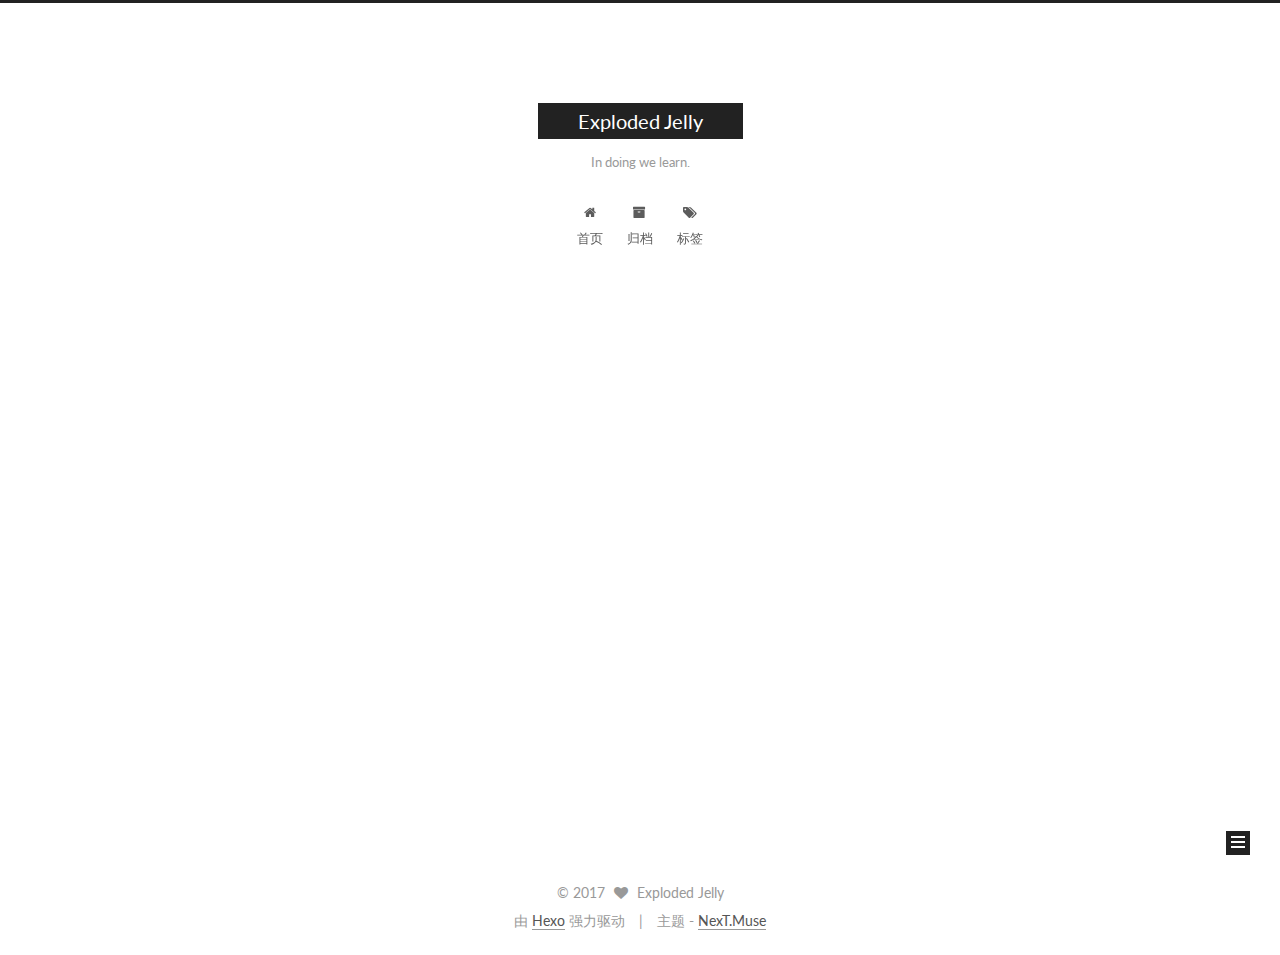
==== commit bdb11ef2: "Site updated: 2017-05-08 22:57:13" ====
--- a/index.html
+++ b/index.html
@@ -5,7 +5,7 @@
   
 
 
-<html class="theme-next pisces use-motion" lang="zh-CN">
+<html class="theme-next muse use-motion" lang="zh-Hans">
 <head>
   <meta charset="UTF-8"/>
 <meta http-equiv="X-UA-Compatible" content="IE=edge" />
@@ -90,15 +90,15 @@
 
 
 
-<meta name="description" content="An Android Dev&apos;s Blog">
+<meta name="description" content="Coder Cooker">
 <meta property="og:type" content="website">
 <meta property="og:title" content="Exploded Jelly">
 <meta property="og:url" content="explodedjelly.github.io/index.html">
 <meta property="og:site_name" content="Exploded Jelly">
-<meta property="og:description" content="An Android Dev&apos;s Blog">
+<meta property="og:description" content="Coder Cooker">
 <meta name="twitter:card" content="summary">
 <meta name="twitter:title" content="Exploded Jelly">
-<meta name="twitter:description" content="An Android Dev&apos;s Blog">
+<meta name="twitter:description" content="Coder Cooker">
 
 
 
@@ -106,13 +106,13 @@
   var NexT = window.NexT || {};
   var CONFIG = {
     root: '/',
-    scheme: 'Pisces',
+    scheme: 'Muse',
     sidebar: {"position":"left","display":"post","offset":12,"offset_float":0,"b2t":false,"scrollpercent":false},
     fancybox: true,
     motion: true,
     duoshuo: {
       userId: '0',
-      author: 'Author'
+      author: '博主'
     },
     algolia: {
       applicationID: '',
@@ -135,7 +135,7 @@
   <title>Exploded Jelly</title>
 </head>
 
-<body itemscope itemtype="http://schema.org/WebPage" lang="zh-CN">
+<body itemscope itemtype="http://schema.org/WebPage" lang="zh-Hans">
 
   
 
@@ -175,7 +175,7 @@
       </a>
     </div>
       
-        <p class="site-subtitle">Exploded Jelly</p>
+        <p class="site-subtitle">In doing we learn.</p>
       
   </div>
 
@@ -200,7 +200,7 @@
             
               <i class="menu-item-icon fa fa-fw fa-home"></i> <br />
             
-            Startseite
+            首页
           </a>
         </li>
       
@@ -210,7 +210,7 @@
             
               <i class="menu-item-icon fa fa-fw fa-archive"></i> <br />
             
-            Archiv
+            归档
           </a>
         </li>
       
@@ -220,7 +220,7 @@
             
               <i class="menu-item-icon fa fa-fw fa-tags"></i> <br />
             
-            Tags
+            标签
           </a>
         </li>
       
@@ -253,10 +253,10 @@
   
 
   <article class="post post-type-normal " itemscope itemtype="http://schema.org/Article">
-    <link itemprop="mainEntityOfPage" href="explodedjelly.github.io/2017/05/07/First-Try/">
+    <link itemprop="mainEntityOfPage" href="explodedjelly.github.io/2017/05/07/2017/第一篇日志/">
 
     <span hidden itemprop="author" itemscope itemtype="http://schema.org/Person">
-      <meta itemprop="name" content="Edward Wan">
+      <meta itemprop="name" content="Exploded Jelly">
       <meta itemprop="description" content="">
       <meta itemprop="image" content="/images/avatar.gif">
     </span>
@@ -272,7 +272,7 @@
         
           <h1 class="post-title" itemprop="name headline">
                 
-                <a class="post-title-link" href="/2017/05/07/First-Try/" itemprop="url">First Try</a></h1>
+                <a class="post-title-link" href="/2017/05/07/2017/第一篇日志/" itemprop="url">第一篇日志</a></h1>
         
 
         <div class="post-meta">
@@ -282,9 +282,9 @@
                 <i class="fa fa-calendar-o"></i>
               </span>
               
-                <span class="post-meta-item-text">Veröffentlicht am</span>
+                <span class="post-meta-item-text">发表于</span>
               
-              <time title="Post created" itemprop="dateCreated datePublished" datetime="2017-05-07T16:24:39+08:00">
+              <time title="创建于" itemprop="dateCreated datePublished" datetime="2017-05-07T21:05:00+08:00">
                 2017-05-07
               </time>
             
@@ -321,127 +321,8 @@
       
         
           
-            <p>这是一个测试文档。</p>
-
-          
-        
-      
-    </div>
-
-    <div>
-      
-    </div>
-
-    <div>
-      
-    </div>
-
-    <div>
-      
-    </div>
-
-    <footer class="post-footer">
-      
-
-      
-
-      
-
-      
-      
-        <div class="post-eof"></div>
-      
-    </footer>
-  </article>
-
-
-    
-      
-
-  
-
-  
-  
-  
-
-  <article class="post post-type-normal " itemscope itemtype="http://schema.org/Article">
-    <link itemprop="mainEntityOfPage" href="explodedjelly.github.io/2017/05/07/hello-world/">
-
-    <span hidden itemprop="author" itemscope itemtype="http://schema.org/Person">
-      <meta itemprop="name" content="Edward Wan">
-      <meta itemprop="description" content="">
-      <meta itemprop="image" content="/images/avatar.gif">
-    </span>
-
-    <span hidden itemprop="publisher" itemscope itemtype="http://schema.org/Organization">
-      <meta itemprop="name" content="Exploded Jelly">
-    </span>
-
-    
-      <header class="post-header">
-
-        
-        
-          <h1 class="post-title" itemprop="name headline">
-                
-                <a class="post-title-link" href="/2017/05/07/hello-world/" itemprop="url">Hello World</a></h1>
-        
-
-        <div class="post-meta">
-          <span class="post-time">
-            
-              <span class="post-meta-item-icon">
-                <i class="fa fa-calendar-o"></i>
-              </span>
-              
-                <span class="post-meta-item-text">Veröffentlicht am</span>
-              
-              <time title="Post created" itemprop="dateCreated datePublished" datetime="2017-05-07T15:55:53+08:00">
-                2017-05-07
-              </time>
-            
-
-            
-
-            
-          </span>
-
-          
-
-          
-            
-          
-
-          
-          
-
-          
-
-          
-
-          
-
-        </div>
-      </header>
-    
-
-    <div class="post-body" itemprop="articleBody">
-
-      
-      
-
-      
-        
-          
-            <p>Welcome to <a href="https://hexo.io/" target="_blank" rel="external">Hexo</a>! This is your very first post. Check <a href="https://hexo.io/docs/" target="_blank" rel="external">documentation</a> for more info. If you get any problems when using Hexo, you can find the answer in <a href="https://hexo.io/docs/troubleshooting.html" target="_blank" rel="external">troubleshooting</a> or you can ask me on <a href="https://github.com/hexojs/hexo/issues" target="_blank" rel="external">GitHub</a>.</p>
-<h2 id="Quick-Start"><a href="#Quick-Start" class="headerlink" title="Quick Start"></a>Quick Start</h2><h3 id="Create-a-new-post"><a href="#Create-a-new-post" class="headerlink" title="Create a new post"></a>Create a new post</h3><figure class="highlight bash"><table><tr><td class="gutter"><pre><div class="line">1</div></pre></td><td class="code"><pre><div class="line">$ hexo new <span class="string">"My New Post"</span></div></pre></td></tr></table></figure>
-<p>More info: <a href="https://hexo.io/docs/writing.html" target="_blank" rel="external">Writing</a></p>
-<h3 id="Run-server"><a href="#Run-server" class="headerlink" title="Run server"></a>Run server</h3><figure class="highlight bash"><table><tr><td class="gutter"><pre><div class="line">1</div></pre></td><td class="code"><pre><div class="line">$ hexo server</div></pre></td></tr></table></figure>
-<p>More info: <a href="https://hexo.io/docs/server.html" target="_blank" rel="external">Server</a></p>
-<h3 id="Generate-static-files"><a href="#Generate-static-files" class="headerlink" title="Generate static files"></a>Generate static files</h3><figure class="highlight bash"><table><tr><td class="gutter"><pre><div class="line">1</div></pre></td><td class="code"><pre><div class="line">$ hexo generate</div></pre></td></tr></table></figure>
-<p>More info: <a href="https://hexo.io/docs/generating.html" target="_blank" rel="external">Generating</a></p>
-<h3 id="Deploy-to-remote-sites"><a href="#Deploy-to-remote-sites" class="headerlink" title="Deploy to remote sites"></a>Deploy to remote sites</h3><figure class="highlight bash"><table><tr><td class="gutter"><pre><div class="line">1</div></pre></td><td class="code"><pre><div class="line">$ hexo deploy</div></pre></td></tr></table></figure>
-<p>More info: <a href="https://hexo.io/docs/deployment.html" target="_blank" rel="external">Deployment</a></p>
+            <p>最近被分配了一项从来没有接触过的工作，之前的工作虽然说是在做android rom的一部分，但大部分还是在做应用层的工作，只是在解一些bug的时候会接触到android framework，再往下就最多到RIL的一些东西了。最近领导想让我去看看高通modem方面，刚开始的时候可以说完全是一窍不通，每天看高通的文档简直感觉是一头雾水，无数的看不懂的缩写，还有并不算熟悉的C和C++代码，更不用说通信基本原理和硬件的东西了。</p>
+<p>过了大概一个月，情况稍微好些了，基本上从AP到MP的流程能够全程打log理一遍了。上周的时候试着在组里的分享论坛上谢了一篇技术分享，分享了手机获取IMEI从上层到modem的全部流程，感觉看的时候觉得已经完全明白了，写出来发现还有那么多细节不清楚啊！还有平时觉得很麻烦做的时序图，做出来时候才发现这一点都不浪费时间，看着时序图才对整个流程有了清晰的理解。果然还是应该多写技术文档啊！毕业后工作快一年了，学过的东西还是蛮多的，但是感觉自己整理得少，回想起来收获得也不多，因此从现在开始还是坚持多写博客吧！</p>
 
           
         
@@ -510,10 +391,10 @@
         <div class="site-author motion-element" itemprop="author" itemscope itemtype="http://schema.org/Person">
           <img class="site-author-image" itemprop="image"
                src="/images/avatar.gif"
-               alt="Edward Wan" />
-          <p class="site-author-name" itemprop="name">Edward Wan</p>
+               alt="Exploded Jelly" />
+          <p class="site-author-name" itemprop="name">Exploded Jelly</p>
            
-              <p class="site-description motion-element" itemprop="description">An Android Dev's Blog</p>
+              <p class="site-description motion-element" itemprop="description">Coder Cooker</p>
           
         </div>
         <nav class="site-state motion-element">
@@ -521,8 +402,8 @@
           
             <div class="site-state-item site-state-posts">
               <a href="/archives">
-                <span class="site-state-item-count">2</span>
-                <span class="site-state-item-name">Artikel</span>
+                <span class="site-state-item-count">1</span>
+                <span class="site-state-item-name">日志</span>
               </a>
             </div>
           
@@ -571,18 +452,18 @@
   <span class="with-love">
     <i class="fa fa-heart"></i>
   </span>
-  <span class="author" itemprop="copyrightHolder">Edward Wan</span>
+  <span class="author" itemprop="copyrightHolder">Exploded Jelly</span>
 </div>
 
 
 <div class="powered-by">
-  Erstellt mit  <a class="theme-link" href="https://hexo.io">Hexo</a>
+  由 <a class="theme-link" href="https://hexo.io">Hexo</a> 强力驱动
 </div>
 
 <div class="theme-info">
-  Theme -
+  主题 -
   <a class="theme-link" href="https://github.com/iissnan/hexo-theme-next">
-    NexT.Pisces
+    NexT.Muse
   </a>
 </div>
 
@@ -662,13 +543,6 @@
   
   
 
-
-  <script type="text/javascript" src="/js/src/affix.js?v=5.1.1"></script>
-
-  <script type="text/javascript" src="/js/src/schemes/pisces.js?v=5.1.1"></script>
-
-
-
   
 
   
--- a/css/main.css
+++ b/css/main.css
@@ -189,7 +189,7 @@
   font-size: 14px;
   line-height: 2;
   color: #555;
-  background: #f5f7f9;
+  background: #fff;
 }
 @media (max-width: 767px) {
   body {
@@ -639,8 +639,8 @@
 @media (min-width: 992px) {
   .full-image.full-image.full-image {
     max-width: none;
-    width: 118%;
-    margin: 0 -9%;
+    width: 110%;
+    margin: 25px -5%;
   }
 }
 .blockquote-center,
@@ -817,7 +817,7 @@
   font-size: 14px;
   color: #fff;
   background: #222;
-  border: 2px solid #555;
+  border: 2px solid #222;
   text-decoration: none;
   border-radius: 0;
   transition-property: background-color;
@@ -828,8 +828,8 @@
 .btn:hover,
 .post-button .btn:hover {
   border-color: #222;
-  color: #fff;
-  background: #222;
+  color: #222;
+  background: #fff;
 }
 .btn-bar {
   display: block;
@@ -934,7 +934,7 @@
   width: 24px;
   background: #222;
   font-size: 12px;
-  opacity: 0.6;
+  opacity: 1;
   color: #fff;
   cursor: pointer;
   text-align: center;
@@ -955,7 +955,7 @@
   }
 }
 .back-to-top.back-to-top-on {
-  bottom: 30px;
+  bottom: 19px;
 }
 .header {
   background: transparent;
@@ -1004,7 +1004,7 @@
 .site-subtitle {
   margin-top: 10px;
   font-size: 13px;
-  color: #ddd;
+  color: #999;
 }
 .use-motion .brand {
   opacity: 0;
@@ -1077,8 +1077,7 @@
   transition-timing-function: ease-in-out;
   transition-delay: 0s;
 }
-.menu .menu-item a:hover,
-.menu-item-active a {
+.menu .menu-item a:hover {
   border-bottom-color: #222;
 }
 .menu .menu-item .fa {
@@ -1434,10 +1433,10 @@
   margin-top: 50px;
 }
 .post-button .btn {
-  color: #555;
+  color: #fff;
   font-size: 14px;
-  background: #fff;
-  border-radius: 2px;
+  background: #222;
+  border-radius: 0;
   line-height: 2;
   margin: 0 4px 8px 4px;
 }
@@ -1612,20 +1611,20 @@
   display: block;
   margin: 0 auto;
   padding: 2px;
-  max-width: 120px;
+  max-width: 96px;
   height: auto;
-  border: 1px solid #eee;
+  border: 2px solid #333;
 }
 .site-author-name {
-  margin: 0;
-  text-align: center;
-  color: #222;
-  font-weight: 600;
+  margin: 5px 0 0;
+  text-align: center;
+  color: #f5f5f5;
+  font-weight: normal;
 }
 .site-description {
-  margin-top: 0;
-  text-align: center;
-  font-size: 13px;
+  margin-top: 5px;
+  text-align: center;
+  font-size: 14px;
   color: #999;
 }
 .site-state {
@@ -1637,7 +1636,7 @@
 .site-state-item {
   display: inline-block;
   padding: 0 15px;
-  border-left: 1px solid #eee;
+  border-left: 1px solid #333;
 }
 .site-state-item:first-child {
   border-left: none;
@@ -1650,11 +1649,11 @@
   text-align: center;
   color: inherit;
   font-weight: 600;
-  font-size: 16px;
+  font-size: 18px;
 }
 .site-state-item-name {
   font-size: 13px;
-  color: #999;
+  color: inherit;
 }
 .feed-link {
   margin-top: 20px;
@@ -1696,7 +1695,7 @@
   width: 4px;
   height: 4px;
   border-radius: 50%;
-  background: #ffffbd;
+  background: #b934b6;
 }
 .links-of-blogroll {
   font-size: 13px;
@@ -1726,7 +1725,7 @@
   color: #555;
 }
 .sidebar-nav li:hover {
-  color: #fc6423;
+  color: #f5f5f5;
 }
 .page-post-detail .sidebar-nav-toc {
   padding: 0 5px;
@@ -1735,11 +1734,11 @@
   margin-left: 10px;
 }
 .sidebar-nav .sidebar-nav-active {
-  color: #fc6423;
-  border-bottom-color: #fc6423;
+  color: #87daff;
+  border-bottom-color: #87daff;
 }
 .sidebar-nav .sidebar-nav-active:hover {
-  color: #fc6423;
+  color: #87daff;
 }
 .sidebar-panel {
   display: none;
@@ -1772,12 +1771,12 @@
   transition-timing-function: ease-in-out;
   transition-delay: 0s;
   transition-property: all;
-  color: #666;
+  color: #999;
+  border-bottom-color: #555;
+}
+.post-toc ol a:hover {
+  color: #ccc;
   border-bottom-color: #ccc;
-}
-.post-toc ol a:hover {
-  color: #000;
-  border-bottom-color: #000;
 }
 .post-toc .nav-item {
   overflow: hidden;
@@ -1798,14 +1797,14 @@
   display: block;
 }
 .post-toc .nav .active > a {
-  color: #fc6423;
-  border-bottom-color: #fc6423;
+  color: #87daff;
+  border-bottom-color: #87daff;
 }
 .post-toc .nav .active-current > a {
-  color: #fc6423;
+  color: #87daff;
 }
 .post-toc .nav .active-current > a:hover {
-  color: #fc6423;
+  color: #87daff;
 }
 .footer {
   font-size: 14px;
@@ -2228,16 +2227,6 @@
   transform: translate(-50%, -50%);
   color: #ccc;
 }
-@media (min-width: 768px) and (max-width: 991px) {
-  .busuanzi-count {
-    width: auto;
-  }
-}
-@media (max-width: 767px) {
-  .busuanzi-count {
-    width: auto;
-  }
-}
 .site-uv,
 .site-pv,
 .page-pv {
@@ -2476,397 +2465,83 @@
   }
 }
 .page-post-detail .sidebar-toggle-line {
-  background: #fc6423;
+  background: #87daff;
 }
 .page-post-detail .comments {
   overflow: hidden;
 }
-.header {
-  position: relative;
-  margin: 0 auto;
-  width: 960px;
-}
-@media (min-width: 768px) and (max-width: 991px) {
-  .header {
-    width: auto;
-  }
-}
-@media (max-width: 767px) {
-  .header {
-    width: auto;
-  }
-}
-.header-inner {
-  position: absolute;
-  top: 0;
-  overflow: hidden;
-  padding: 0;
-  width: 240px;
-  background: #fff;
-  box-shadow: initial;
-  border-radius: initial;
-}
-@media (min-width: 1600px) {
-  .container .header-inner {
-    width: 240px;
-  }
-}
-@media (min-width: 768px) and (max-width: 991px) {
-  .header-inner {
-    position: relative;
-    width: auto;
-    border-radius: initial;
-  }
-}
-@media (max-width: 767px) {
-  .header-inner {
-    position: relative;
-    width: auto;
-    border-radius: initial;
-  }
-}
-.main:before,
-.main:after {
-  content: " ";
-  display: table;
-}
-.main:after {
-  clear: both;
-}
-@media (min-width: 768px) and (max-width: 991px) {
-  .main {
-    padding-bottom: 100px;
-  }
-}
-@media (max-width: 767px) {
-  .main {
-    padding-bottom: 100px;
-  }
-}
-.container .main-inner {
-  width: 960px;
-}
-@media (min-width: 768px) and (max-width: 991px) {
-  .container .main-inner {
-    width: auto;
-  }
-}
-@media (max-width: 767px) {
-  .container .main-inner {
-    width: auto;
-  }
-}
-.content-wrap {
-  float: right;
-  box-sizing: border-box;
-  padding: 40px;
-  width: 700px;
-  background: #fff;
-  min-height: 700px;
-  box-shadow: initial;
-  border-radius: initial;
-}
-@media (min-width: 768px) and (max-width: 991px) {
-  .content-wrap {
-    width: 100%;
-    padding: 20px;
-    border-radius: initial;
-  }
-}
-@media (max-width: 767px) {
-  .content-wrap {
-    width: 100%;
-    padding: 20px;
-    min-height: auto;
-    border-radius: initial;
-  }
-}
-.sidebar {
-  position: static;
-  float: left;
-  margin-top: 300px;
-  width: 240px;
-  background: #f5f7f9;
-  box-shadow: none;
-}
-@media (min-width: 768px) and (max-width: 991px) {
-  .sidebar {
-    display: none;
-  }
-}
-@media (max-width: 767px) {
-  .sidebar {
-    display: none;
-  }
-}
-.sidebar-toggle {
-  display: none;
-}
-.footer-inner {
-  width: 960px;
-  padding-left: 260px;
-}
-@media (min-width: 768px) and (max-width: 991px) {
+@media (max-width: 767px) {
+  .header-inner,
+  .container .main-inner,
   .footer-inner {
     width: auto;
-    padding-left: 0 !important;
-    padding-right: 0 !important;
-  }
-}
-@media (max-width: 767px) {
-  .footer-inner {
-    width: auto;
-    padding-left: 0 !important;
-    padding-right: 0 !important;
-  }
-}
-.sidebar-position-right .header-inner {
-  right: 0;
-}
-.sidebar-position-right .content-wrap {
-  float: left;
-}
-.sidebar-position-right .sidebar {
-  float: right;
-}
-.sidebar-position-right .footer-inner {
-  padding-left: 0;
-  padding-right: 260px;
-}
-.site-brand-wrapper {
-  position: relative;
-}
-.site-meta {
-  padding: 20px 0;
-  color: #fff;
-  background: #222;
-}
-@media (min-width: 768px) and (max-width: 991px) {
-  .site-meta {
-    box-shadow: 0 0 16px rgba(0,0,0,0.5);
-  }
-}
-@media (max-width: 767px) {
-  .site-meta {
-    box-shadow: 0 0 16px rgba(0,0,0,0.5);
-  }
-}
-.brand {
-  padding: 0;
+  }
+}
+embed {
+  display: block;
+  margin: 0px auto 25px auto;
+}
+.custom-logo .site-meta-headline {
+  text-align: center;
+}
+.custom-logo .brand {
   background: none;
 }
-.brand:hover {
-  color: #fff;
-}
-.site-subtitle {
-  margin: 10px 10px 0;
-  font-weight: initial;
+.custom-logo .site-title {
+  margin: 10px auto 0;
+  font-size: 24px;
+  color: #222;
+}
+.custom-logo .site-title a {
+  border: none;
+}
+.custom-logo-image {
+  margin: 0 auto;
+  padding: 5px;
+  max-width: 150px;
+  background: #fff;
+}
+@media (max-width: 767px) {
+  .site-nav {
+    position: absolute;
+    left: 0;
+    top: 52px;
+    margin: 0;
+    width: 100%;
+    padding: 0;
+    background: #fff;
+    border-bottom: 1px solid #ddd;
+    z-index: 1;
+  }
+}
+@media (max-width: 767px) {
+  .menu {
+    text-align: left;
+  }
+}
+@media (max-width: 767px) {
+  .menu .menu-item {
+    display: block;
+    margin: 0 10px;
+    vertical-align: top;
+  }
+}
+@media (max-width: 767px) {
+  .menu .menu-item br {
+    display: none;
+  }
+}
+@media (max-width: 767px) {
+  .menu .menu-item a {
+    padding: 5px 10px;
+  }
+}
+.menu .menu-item .fa {
+  margin-right: 0;
 }
 .site-search form {
   display: none;
 }
-.site-nav {
-  border-top: none;
-}
-@media (min-width: 768px) and (max-width: 991px) {
-  .site-nav {
-    display: none !important;
-  }
-}
-@media (min-width: 768px) and (max-width: 991px) {
-  .site-nav-on {
-    display: block !important;
-  }
-}
-.menu .menu-item {
-  display: block;
-  margin: 0;
-}
-.menu .menu-item a {
-  position: relative;
-  box-sizing: border-box;
-  padding: 5px 20px;
-  text-align: left;
-  line-height: inherit;
-  transition-property: background-color;
-  transition-duration: 0.2s;
-  transition-timing-function: ease-in-out;
-  transition-delay: 0s;
-}
-.menu .menu-item a:hover,
-.menu-item-active a {
-  background: #f9f9f9;
-  border-bottom-color: #fff;
-}
-.menu .menu-item br {
-  display: none;
-}
-.menu-item-active a:after {
-  content: " ";
-  position: absolute;
-  top: 50%;
-  margin-top: -3px;
-  right: 15px;
-  width: 6px;
-  height: 6px;
-  border-radius: 50%;
-  background-color: #bbb;
-}
-.btn-bar {
-  background-color: #fff;
-}
-.site-nav-toggle {
-  left: 20px;
-  top: 50%;
-  -webkit-transform: translateY(-50%);
-  -webkit-transform: translateY(-50%);
-  -moz-transform: translateY(-50%);
-  -ms-transform: translateY(-50%);
-  -o-transform: translateY(-50%);
-  transform: translateY(-50%);
-}
-@media (min-width: 768px) and (max-width: 991px) {
-  .site-nav-toggle {
-    display: block;
-  }
-}
-.use-motion .sidebar .motion-element {
-  opacity: 1;
-}
-.sidebar {
-  display: none;
-  right: auto;
-  bottom: auto;
-  -webkit-transform: none;
-}
-.sidebar-inner {
-  box-sizing: border-box;
-  width: 240px;
-  color: #555;
-  background: #fff;
-  box-shadow: initial;
-  border-radius: initial;
-}
-.sidebar-inner.affix {
-  position: fixed;
-  top: 0px;
-}
-.site-overview {
-  margin: 0 2px;
-  text-align: left;
-}
-.site-author:before,
-.site-author:after {
-  content: " ";
-  display: table;
-}
-.site-author:after {
-  clear: both;
-}
-.sidebar a {
-  color: #555;
-}
-.sidebar a:hover {
-  color: #222;
-}
-.links-of-author-item a:before {
-  display: none;
-}
-.links-of-author-item a {
-  border-bottom: none;
-  text-decoration: underline;
-}
-.feed-link {
-  border-top: 1px dotted #ccc;
-  border-bottom: 1px dotted #ccc;
-  text-align: center;
-}
-.feed-link a {
-  display: block;
-  color: #fc6423;
-  border: none;
-}
-.feed-link a:hover {
-  background: none;
-  color: #e34603;
-}
-.feed-link a:hover i {
-  color: #e34603;
-}
-.links-of-author:before,
-.links-of-author:after {
-  content: " ";
-  display: table;
-}
-.links-of-author:after {
-  clear: both;
-}
-.links-of-author-item {
-  float: left;
-  margin: 5px 0 0;
-  width: 50%;
-}
-.links-of-author-item a {
-  box-sizing: border-box;
-  display: inline-block;
-  margin-right: 0;
-  margin-bottom: 0;
-  padding: 0 5px;
-  overflow: hidden;
-  white-space: nowrap;
-  text-overflow: ellipsis;
-}
-.links-of-author-item a {
-  display: block;
-  text-decoration: none;
-}
-.links-of-author-item a:hover {
-  border-radius: 4px;
-  background: #eee;
-}
-.links-of-author-item .fa {
-  margin-right: 2px;
-  font-size: 16px;
-}
-.links-of-author-item .fa-globe {
-  font-size: 15px;
-}
-.links-of-blogroll {
-  margin-top: 20px;
-  padding: 3px 0 0;
-  border-top: 1px dotted #ccc;
-}
-.links-of-blogroll-title {
-  margin-top: 0;
-}
-.links-of-blogroll-item {
-  padding: 0;
-}
-.links-of-blogroll-inline:before,
-.links-of-blogroll-inline:after {
-  content: " ";
-  display: table;
-}
-.links-of-blogroll-inline:after {
-  clear: both;
-}
 .links-of-blogroll-inline .links-of-blogroll-item {
-  float: left;
-  margin: 5px 0 0;
-  width: 50%;
-}
-.links-of-blogroll-inline .links-of-blogroll-item a {
-  box-sizing: border-box;
-  display: inline-block;
-  margin-right: 0;
-  margin-bottom: 0;
-  padding: 0 5px;
-  overflow: hidden;
-  white-space: nowrap;
-  text-overflow: ellipsis;
-}
-@media (max-width: 767px) {
-  .post-body {
-    text-align: justify;
-  }
-}
+  display: inline-block;
+}
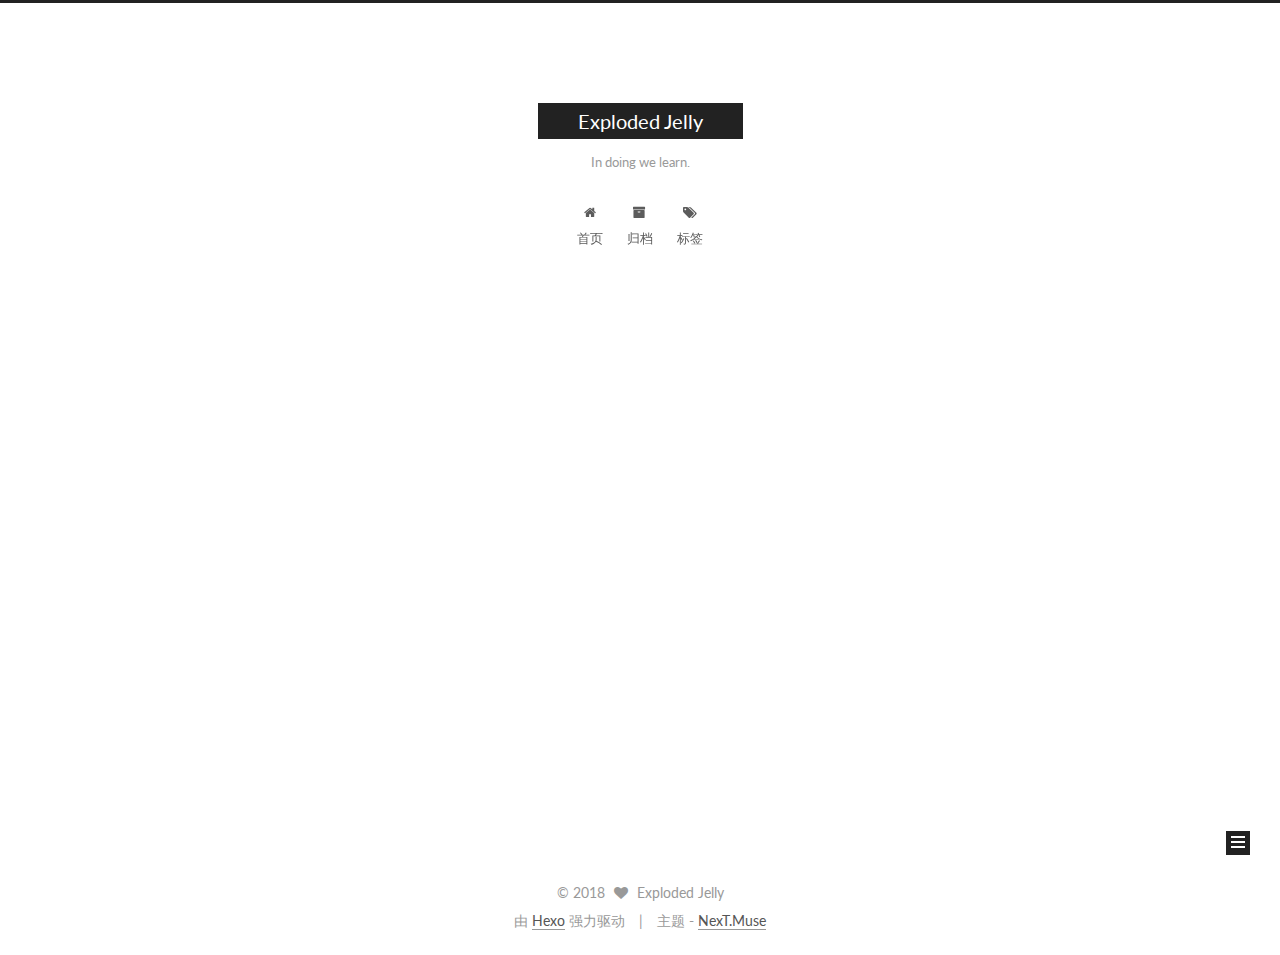
==== commit ec864bf1: "Site updated: 2018-01-08 21:47:12" ====
--- a/index.html
+++ b/index.html
@@ -322,7 +322,7 @@
         
           
             <p>最近被分配了一项从来没有接触过的工作，之前的工作虽然说是在做android rom的一部分，但大部分还是在做应用层的工作，只是在解一些bug的时候会接触到android framework，再往下就最多到RIL的一些东西了。最近领导想让我去看看高通modem方面，刚开始的时候可以说完全是一窍不通，每天看高通的文档简直感觉是一头雾水，无数的看不懂的缩写，还有并不算熟悉的C和C++代码，更不用说通信基本原理和硬件的东西了。</p>
-<p>过了大概一个月，情况稍微好些了，基本上从AP到MP的流程能够全程打log理一遍了。上周的时候试着在组里的分享论坛上谢了一篇技术分享，分享了手机获取IMEI从上层到modem的全部流程，感觉看的时候觉得已经完全明白了，写出来发现还有那么多细节不清楚啊！还有平时觉得很麻烦做的时序图，做出来时候才发现这一点都不浪费时间，看着时序图才对整个流程有了清晰的理解。果然还是应该多写技术文档啊！毕业后工作快一年了，学过的东西还是蛮多的，但是感觉自己整理得少，回想起来收获得也不多，因此从现在开始还是坚持多写博客吧！</p>
+<p>过了大概一个月，情况稍微好些了，基本上从AP到MP的流程能够全程打log理一遍了。上周的时候试着在组里的分享论坛上写了一篇技术分享，分享了手机获取IMEI从上层到modem的全部流程，感觉看的时候觉得已经完全明白了，写出来发现还有那么多细节不清楚啊！还有平时觉得很麻烦做的时序图，做出来时候才发现这一点都不浪费时间，看着时序图才对整个流程有了清晰的理解。果然还是应该多写技术文档啊！毕业后工作快一年了，学过的东西还是蛮多的，但是感觉自己整理得少，回想起来收获得也不多，因此从现在开始还是坚持多写博客吧！</p>
 
           
         
@@ -448,7 +448,7 @@
         <div class="copyright" >
   
   &copy; 
-  <span itemprop="copyrightYear">2017</span>
+  <span itemprop="copyrightYear">2018</span>
   <span class="with-love">
     <i class="fa fa-heart"></i>
   </span>
--- a/css/main.css
+++ b/css/main.css
@@ -1695,7 +1695,7 @@
   width: 4px;
   height: 4px;
   border-radius: 50%;
-  background: #b934b6;
+  background: #ffffdb;
 }
 .links-of-blogroll {
   font-size: 13px;
